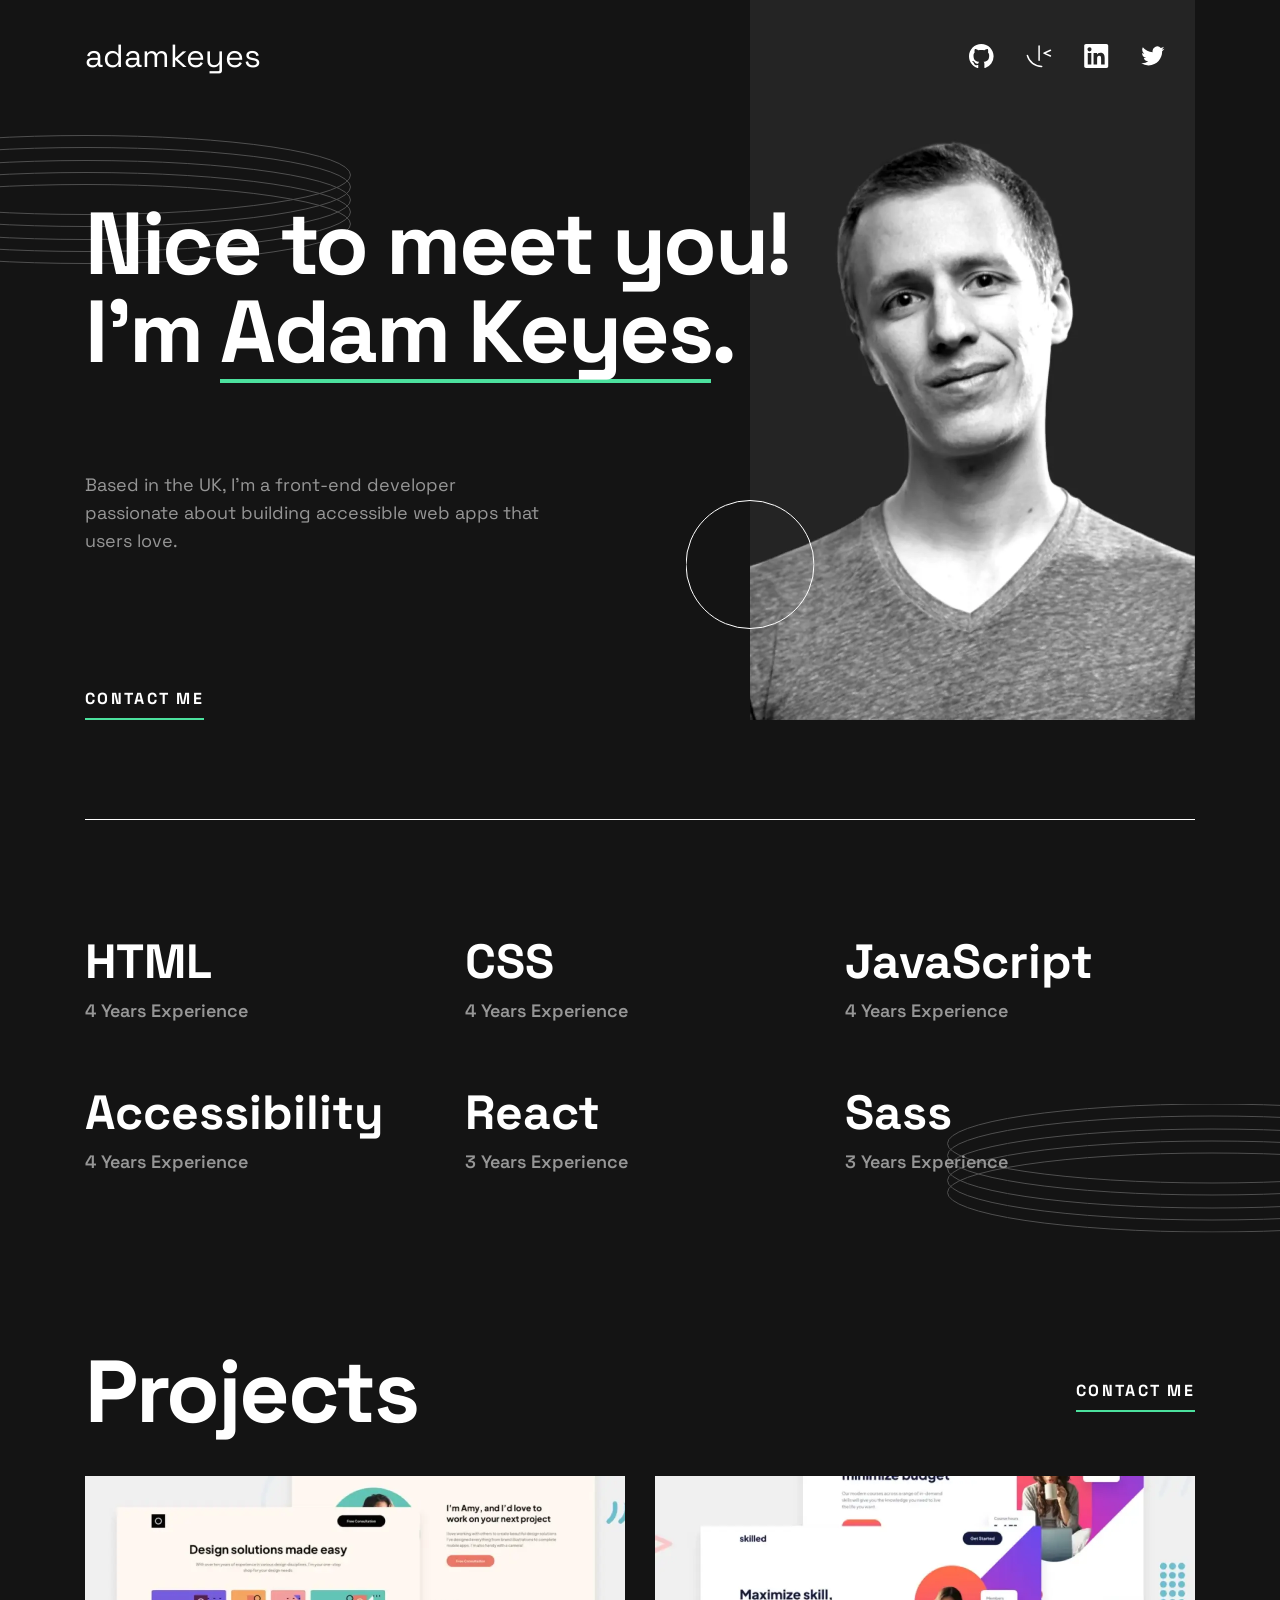
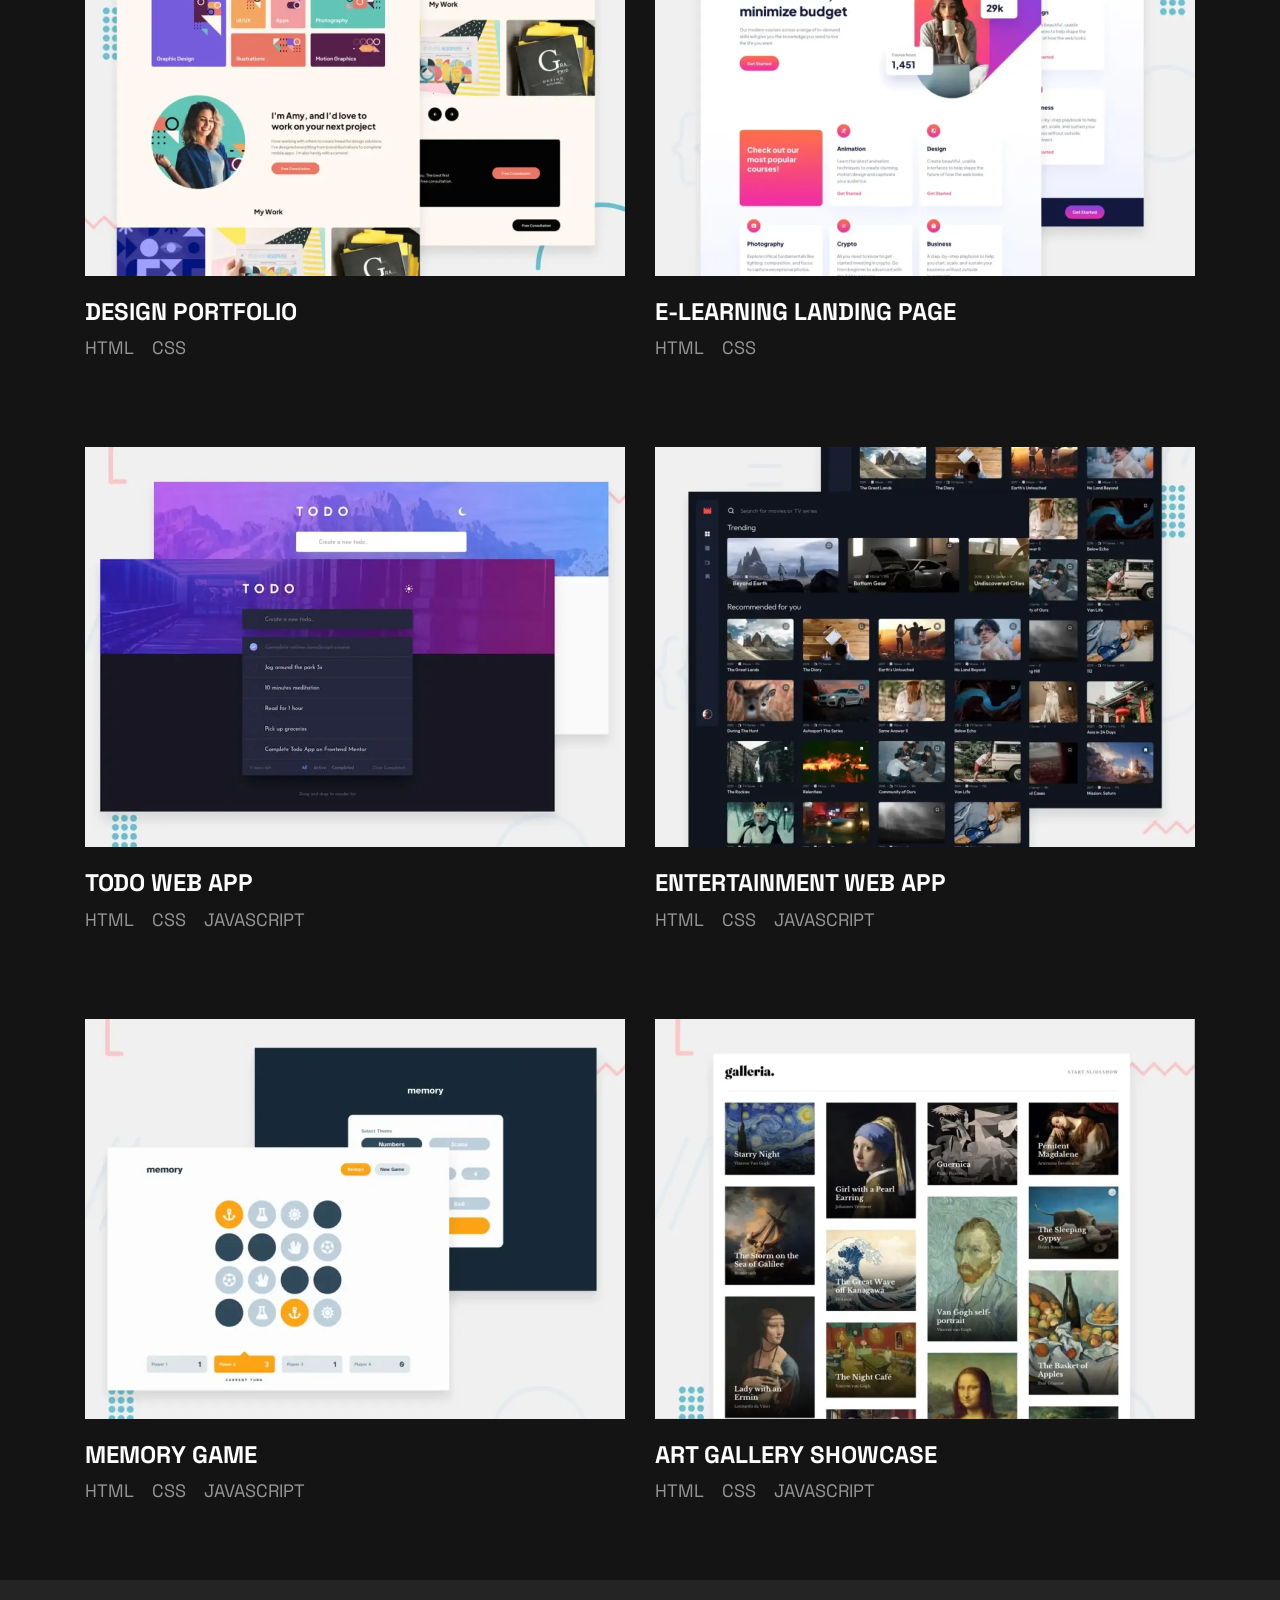
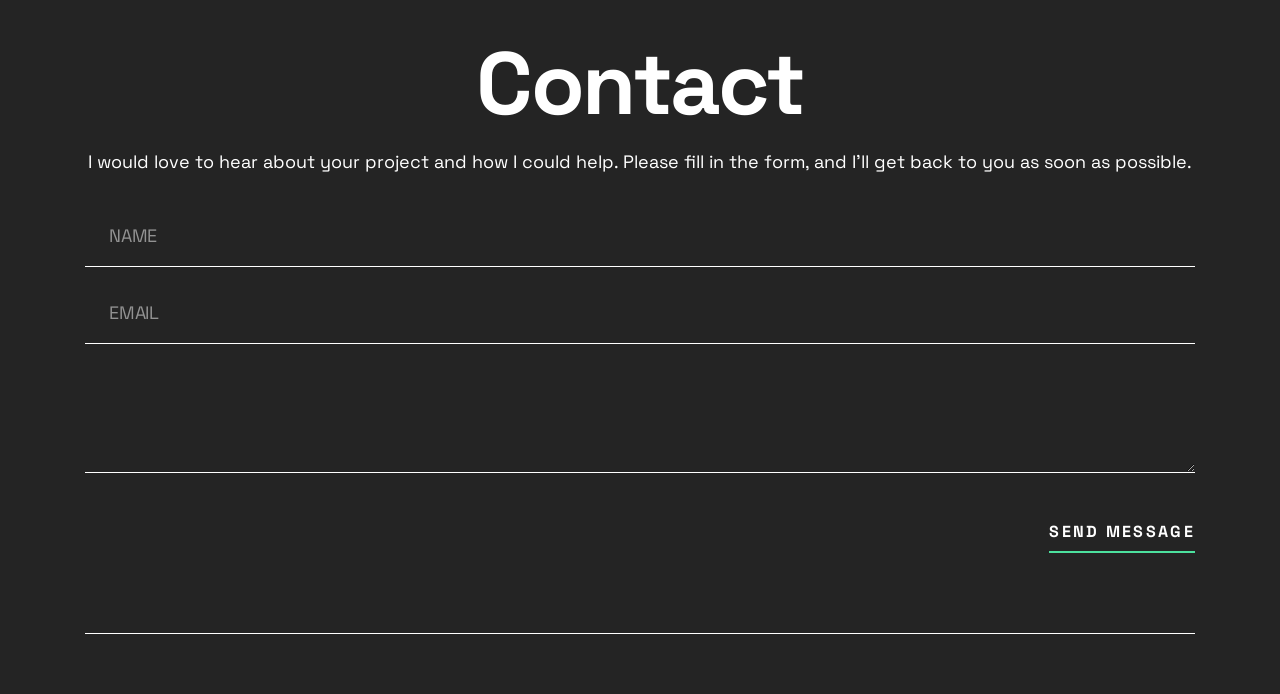
==== index.html @ 1946a0cc "Add contact section and form markup, base styles, mobile layout" ====
<!DOCTYPE html>
<html lang="en">
  <head>
    <meta charset="UTF-8" />
    <meta
      name="viewport"
      content="width=device-width, initial-scale=1.0" />
    <link
      rel="icon"
      type="image/png"
      sizes="32x32"
      href="./assets/images/favicon-32x32.png" />
    <link rel="preconnect" href="https://fonts.googleapis.com" />
    <link
      rel="preconnect"
      href="https://fonts.gstatic.com"
      crossorigin />
    <link
      href="https://fonts.googleapis.com/css2?family=Space+Grotesk:wght@300..700&display=swap"
      rel="stylesheet" />
    <link rel="stylesheet" href="./css/style.css" />
    <title>Adam Keyes Web Devloper</title>
  </head>
  <body>
    <header class="header stacked">
      <div class="wrapper bottom-border">
        <nav class="header__nav">
          <a href="/" class="title-link">
            adamkeyes
            <span class="visually-hidden">(to home page)</span>
          </a>
          <ul class="socials-list">
            <li>
              <a href="" class="social-link">
                <svg
                  role="img"
                  class="social-icon"
                  xmlns="http://www.w3.org/2000/svg"
                  width="25"
                  height="24"
                  aria-describedby="github-icon">
                  <title id="github-icon">Github</title>
                  <path
                    fill="#FFF"
                    fill-rule="evenodd"
                    d="M12.304 0C5.506 0 0 5.506 0 12.304c0 5.444 3.522 10.042 8.413 11.672.615.108.845-.261.845-.584 0-.292-.015-1.261-.015-2.291-3.091.569-3.891-.754-4.137-1.446-.138-.354-.738-1.446-1.261-1.738-.43-.23-1.046-.8-.016-.815.97-.015 1.661.892 1.892 1.261 1.107 1.86 2.876 1.338 3.584 1.015.107-.8.43-1.338.784-1.646-2.738-.307-5.598-1.368-5.598-6.074 0-1.338.477-2.446 1.26-3.307-.122-.308-.553-1.569.124-3.26 0 0 1.03-.323 3.383 1.26.985-.276 2.03-.415 3.076-.415 1.046 0 2.092.139 3.076.416 2.353-1.6 3.384-1.261 3.384-1.261.676 1.691.246 2.952.123 3.26.784.861 1.26 1.953 1.26 3.307 0 4.721-2.875 5.767-5.613 6.074.446.385.83 1.123.83 2.277 0 1.645-.015 2.968-.015 3.383 0 .323.231.708.846.584a12.324 12.324 0 0 0 8.382-11.672C24.607 5.506 19.101 0 12.304 0Z" />
                </svg>
              </a>
            </li>
            <li>
              <a href="" class="social-link">
                <svg
                  role="img"
                  class="social-icon"
                  xmlns="http://www.w3.org/2000/svg"
                  width="26"
                  height="23"
                  aria-describedby="fem-icon">
                  <title id="fem-icon">Frontend Mentor</title>
                  <path
                    fill="#FFF"
                    d="M13.084.23a.751.751 0 0 0-.736.75v14.267a.75.75 0 1 0 1.5 0V.98a.75.75 0 0 0-.763-.75ZM24.44 4.504a.752.752 0 0 0-.284.064l-6.44 2.875a.752.752 0 0 0 0 1.37l6.44 2.884a.75.75 0 0 0 .612-1.369L19.861 8.13l4.907-2.191a.753.753 0 0 0 .38-.99.752.752 0 0 0-.708-.444ZM1.371 9.663a.752.752 0 0 0-.74.938C2.41 17.447 8.603 22.23 15.685 22.23a.75.75 0 1 0 0-1.501A14.053 14.053 0 0 1 2.083 10.225a.75.75 0 0 0-.712-.561v-.001Z" />
                </svg>
              </a>
            </li>
            <li>
              <a href="" class="social-link">
                <svg
                  role="img"
                  class="social-icon"
                  xmlns="http://www.w3.org/2000/svg"
                  width="25"
                  height="24"
                  aria-describedby="linkedin-icon">
                  <title id="linkedin-icon">LinkedIn</title>
                  <path
                    fill="#FFF"
                    fill-rule="evenodd"
                    d="M5.551 3.304c-1.14 0-2.067.926-2.067 2.064 0 1.14.928 2.066 2.067 2.066a2.066 2.066 0 0 0 0-4.13ZM3.767 8.998v11.453h3.562L7.33 8.998H3.767Zm5.798 0V20.45l3.554.002.002-5.668c0-1.454.253-2.941 2.132-2.941 1.851 0 1.851 1.755 1.851 3.036v5.571l3.559-.001v-6.28c0-2.834-.517-5.457-4.27-5.457-1.763 0-2.916.997-3.368 1.85h-.05V8.997h-3.41ZM22.435 24H1.982c-.976 0-1.77-.777-1.77-1.732V1.731C.212.776 1.006 0 1.982 0h20.453c.98 0 1.777.776 1.777 1.73v20.538c0 .955-.797 1.732-1.777 1.732Z" />
                </svg>
              </a>
            </li>
            <li>
              <a href="" class="social-link">
                <svg
                  role="img"
                  class="social-icon"
                  xmlns="http://www.w3.org/2000/svg"
                  width="24"
                  height="20"
                  aria-describedby="twitter-icon">
                  <title id="twitter-icon">Twitter</title>
                  <path
                    fill="#FFF"
                    d="M23.492 2.705a9.563 9.563 0 0 1-2.742.751 4.788 4.788 0 0 0 2.1-2.643 9.536 9.536 0 0 1-3.033 1.159 4.778 4.778 0 0 0-8.14 4.357 13.564 13.564 0 0 1-9.844-4.99 4.774 4.774 0 0 0-.646 2.4 4.778 4.778 0 0 0 2.124 3.977 4.765 4.765 0 0 1-2.163-.598v.061a4.778 4.778 0 0 0 3.832 4.684 4.812 4.812 0 0 1-2.158.082 4.78 4.78 0 0 0 4.462 3.316 9.584 9.584 0 0 1-5.932 2.045c-.38 0-.762-.022-1.14-.067a13.508 13.508 0 0 0 7.32 2.146c8.787 0 13.59-7.277 13.59-13.589 0-.205-.004-.412-.013-.617a9.71 9.71 0 0 0 2.381-2.471l.002-.003Z" />
                </svg>
              </a>
            </li>
          </ul>
        </nav>
      </div>
      <div class="hero-wrapper">
        <div class="hero-img-container">
          <picture>
            <source
              srcset="./assets/images/image-profile-desktop.webp"
              media="(min-width: 68.75em)" />
            <source
              srcset="./assets/images/image-profile-tablet.webp"
              media="(min-width: 40em)" />
            <img
              src="./assets/images/image-profile-mobile.webp"
              alt="Headshot picture of Adam Keyes"
              class="hero-img" />
          </picture>
          <div class="circle-container"></div>
        </div>
        <div class="hero-text wrapper">
          <!-- ToDo: change hero-headline to hero-title -->
          <h1 class="hero-headline">
            <span class="headline-break">Nice to</span> meet you! I'm
            <span class="accent-underline">Adam Keyes</span>.
          </h1>
          <p class="hero-description">
            Based in the UK, I'm a front-end developer passionate
            about building accessible web apps that users love.
          </p>
          <a href="" class="accent-link button">Contact me</a>
        </div>
      </div>
      <div class="rings-container rings-container__header"></div>
    </header>

    <main class="main">
      <!-- Skills -->
      <section class="skills">
        <h2 class="visually-hidden">Skills</h2>
        <div class="wrapper skills-grid bottom-border">
          <div class="skill-card">
            <h3 class="skill-title">HTML</h3>
            <p class="skill-meta">4 Years Experience</p>
          </div>
          <div class="skill-card">
            <h3 class="skill-title">CSS</h3>
            <p class="skill-meta">4 Years Experience</p>
          </div>
          <div class="skill-card">
            <h3 class="skill-title">JavaScript</h3>
            <p class="skill-meta">4 Years Experience</p>
          </div>
          <div class="skill-card">
            <h3 class="skill-title">Accessibility</h3>
            <p class="skill-meta">4 Years Experience</p>
          </div>
          <div class="skill-card">
            <h3 class="skill-title">React</h3>
            <p class="skill-meta">3 Years Experience</p>
          </div>
          <div class="skill-card">
            <h3 class="skill-title">Sass</h3>
            <p class="skill-meta">3 Years Experience</p>
          </div>
        </div>
        <div class="rings-container rings-container__skills"></div>
      </section>
      <!-- Projects -->
      <section class="projects">
        <div class="wrapper">
          <header>
            <h2 class="projects-title section-title">Projects</h2>
            <a href="" class="button">Contact me</a>
          </header>
          <div class="projects-grid">
            <div class="project-item">
              <picture class="project-item__picture">
                <source
                  srcset="
                    ./assets/images/thumbnail-project-1-large.webp
                  "
                  media="(min-width: 68.75em)" />
                <img
                  src="./assets/images/thumbnail-project-1-small.webp"
                  alt="A screenshot of a graphic designer's personal portfolio website"
                  class="project-item__img" />
              </picture>
              <h3 class="project-item__title">Design portfolio</h3>
              <div class="project-item__tags">
                <span>HTML</span>
                <span>CSS</span>
              </div>
              <div class="project-item__links">
                <a href="" class="button">View project</a>
                <a href="" class="button">View code</a>
              </div>
            </div>

            <div class="project-item">
              <picture class="project-item__picture">
                <source
                  srcset="
                    ./assets/images/thumbnail-project-2-large.webp
                  "
                  media="(min-width: 68.75em)" />
                <img
                  src="./assets/images/thumbnail-project-2-small.webp"
                  alt="A screenshot of a e-learning landing page."
                  class="project-item__img" />
              </picture>
              <h3 class="project-item__title">
                E-learning landing page
              </h3>
              <div class="project-item__tags">
                <span>HTML</span>
                <span>CSS</span>
              </div>
              <div class="project-item__links">
                <a href="" class="button">View project</a>
                <a href="" class="button">View code</a>
              </div>
            </div>
            <div class="project-item">
              <picture class="project-item__picture">
                <source
                  srcset="
                    ./assets/images/thumbnail-project-3-large.webp
                  "
                  media="(min-width: 68.75em)" />
                <img
                  src="./assets/images/thumbnail-project-3-small.webp"
                  alt="A screenshot of a todo list web app."
                  class="project-item__img" />
              </picture>
              <h3 class="project-item__title">Todo web app</h3>
              <div class="project-item__tags">
                <span>HTML</span>
                <span>CSS</span>
                <span>JavaScript</span>
              </div>
              <div class="project-item__links">
                <a href="" class="button">View project</a>
                <a href="" class="button">View code</a>
              </div>
            </div>
            <div class="project-item">
              <picture class="project-item__picture">
                <source
                  srcset="
                    ./assets/images/thumbnail-project-4-large.webp
                  "
                  media="(min-width: 68.75em)" />
                <img
                  src="./assets/images/thumbnail-project-4-small.webp"
                  alt="A screenshot of a video Entertainment website."
                  class="project-item__img" />
              </picture>
              <h3 class="project-item__title">
                Entertainment web app
              </h3>
              <div class="project-item__tags">
                <span>HTML</span>
                <span>CSS</span>
                <span>JavaScript</span>
              </div>
              <div class="project-item__links">
                <a href="" class="button">View project</a>
                <a href="" class="button">View code</a>
              </div>
            </div>
            <div class="project-item">
              <picture class="project-item__picture">
                <source
                  srcset="
                    ./assets/images/thumbnail-project-5-large.webp
                  "
                  media="(min-width: 68.75em)" />
                <img
                  src="./assets/images/thumbnail-project-5-small.webp"
                  alt="A screenshot of a memory game website"
                  class="project-item__img" />
              </picture>
              <h3 class="project-item__title">Memory Game</h3>
              <div class="project-item__tags">
                <span>HTML</span>
                <span>CSS</span>
                <span>JavaScript</span>
              </div>
              <div class="project-item__links">
                <a href="" class="button">View project</a>
                <a href="" class="button">View code</a>
              </div>
            </div>
            <div class="project-item">
              <picture class="project-item__picture">
                <source
                  srcset="
                    ./assets/images/thumbnail-project-6-large.webp
                  "
                  media="(min-width: 68.75em)" />
                <img
                  src="./assets/images/thumbnail-project-6-small.webp"
                  alt="A screenshot of an art gallery website."
                  class="project-item__img" />
              </picture>
              <h3 class="project-item__title">
                Art gallery showcase
              </h3>
              <div class="project-item__tags">
                <span>HTML</span>
                <span>CSS</span>
                <span>JavaScript</span>
              </div>
              <div class="project-item__links">
                <a href="" class="button">View project</a>
                <a href="" class="button">View code</a>
              </div>
            </div>
          </div>
        </div>
      </section>
      <!-- Contact section -->
      <section class="contact">
        <div class="wrapper contact-wrapper bottom-border">
          <div class="contact-text">
            <h2 class="contact-title section-title">Contact</h2>
            <p>
              I would love to hear about your project and how I could
              help. Please fill in the form, and I'll get back to you
              as soon as possible.
            </p>
          </div>

          <form class="contact-form">
            <div class="form-control">
              <label for="contact-name" class="visually-hidden"
                >Name</label
              >
              <input
                type="text"
                id="contact-name"
                placeholder="Name" />
            </div>
            <div class="form-control">
              <label for="contact-email" class="visually-hidden"
                >Email</label
              >
              <input
                type="email"
                id="contact-email"
                placeholder="Email" />
            </div>
            <div class="form-control">
              <label for="contact-message" class="visually-hidden"
                >Message</label
              >
              <textarea id="contact-message" placeholder="Message">
              </textarea>
            </div>
            <button type="submit" class="button contact-button">
              Send message
            </button>
          </form>
        </div>
      </section>
    </main>
    <!-- <footer class="footer">
      <div class="wrapper">
        adamkeyes
      </div>
    </footer>  -->
  </body>
</html>
---- css/style.css ----
/*
Author: Matt Pahuta
https://www.mattpahuta.com
Date: March 2024
*/
/* **************** */
/* Custom Variables */
/* **************** */
:root {
  /* Fonts */
  --ff-primary: 'Space Grotesk', sans-serif;
  /* Font Sizes */
  --fs-body: 1rem;
  --fs-heading-med: 1.5rem;
  --fs-heading-xl: 2.5rem;
  --fs-heading-lrg: 2rem;
  /* Colors */
  --clr-black: hsl(0, 0%, 8%);
  --clr-white: hsl(0, 0%, 100%);
  --clr-dark-gray: hsl(0, 0%, 14%);
  --clr-gray: hsl(0, 0%, 59%);
  --clr-accent: hsl(153, 71%, 59%);
  --clr-warning: hsl(7, 100%, 68%);
  /* Utilities */
  --container: 69.375rem;
  --transition-primary: 220ms ease-in-out;
  --transition-secondary: 400ms ease-in-out;
}

@media (min-width: 40em) {
  :root {
    --fs-body: 1.125rem;
    --fs-heading-xl: 4.5rem;
    --fs-heading-lrg: 3rem;
  }
}

@media (min-width: 68.75em) {
  :root {
    --fs-heading-xl: 5.5rem;
  }
}

/* RESET */
/* Josh Comeau custom css reset */
/* https://www.joshwcomeau.com/css/custom-css-reset/ */
*,
*::before,
*::after {
  box-sizing: border-box;
}

* {
  margin: 0;
}

html,
body {
  height: 100%;
}

body {
  line-height: 1.5;
  -webkit-font-smoothing: antialiased;
}

img,
picture,
video,
canvas,
svg {
  display: block;
  max-width: 100%;
}

input,
button,
textarea,
select {
  font: inherit;
}

p,
h1,
h2,
h3,
h4,
h5,
h6 {
  overflow-wrap: break-word;
}

#root,
#__next {
  isolation: isolate;
}

/* Base Styles */
body {
  font-family: 'Space Grotesk', sans-serif;
  font-size: var(--fs-body);
  line-height: 1.56;
  background-color: var(--clr-black);
  color: var(--clr-white);
}

/* Components and Utility Classes */
.visually-hidden {
  position: absolute;
  left: -10000px;
  top: auto;
  width: 1px;
  height: 1px;
  overflow: hidden;
}

.wrapper {
  margin-inline: auto;
  width: calc(100% - 2rem);
  max-width: var(--container);
}

a,
a.button {
  transition: all var(--transition-primary);
}

.accent-underline {
  background-image: linear-gradient(
    to right,
    var(--clr-accent) 75%,
    var(--clr-accent) 75%
  );
  background-position: 0 1.18em;
  background-repeat: repeat-x;
  background-size: 8px 4px;
}

button.button {
  background: transparent;
  border: none;
}

a.button,
button.button {
  display: inline-flex;
  align-items: center;
  justify-content: center;
  color: var(--clr-white);
  text-decoration: none;
  text-transform: uppercase;
  font-size: 1rem;
  font-weight: 700;
  line-height: 1.1;
  letter-spacing: 2.3px;
  text-align: center;
  padding: 10px 0;
  border-bottom: 2px solid var(--clr-accent);
}

a.title-link:hover,
a.button:hover,
a.title-link:focus-within,
a.button:focus-within,
button.button:hover,
button.button:focus-visible {
  color: var(--clr-accent);
  cursor: pointer;
}

/* a.title-link:focus-within,
a.button:focus-within {
  padding-inline: 6px;
} */

a.title-link:focus-within,
a.button:focus-within,
button.button:focus-within {
  padding-inline: 6px;
  outline-style: solid;
  outline-color: transparent;
  box-shadow: 0 0 0 2px var(--clr-accent);
  border: none;
}


.stacked {
  display: grid;
}

.stacked > * {
  grid-column: 1 / -1;
  grid-row: 1/ -1;
}

.bottom-border {
  border-bottom: 1px solid var(--clr-white);
}

.section-title {
  font-size: var(--fs-heading-xl);
  line-height: 1;
  letter-spacing: -2.5px;
}

/* tablet and above */
@media (min-width: 40em) {
  /* 640px */
  .wrapper {
    width: calc(100% - 3.75rem); /* 30px each side */
  }
}

@media (min-width: 68.75em) {
  .wrapper {
    width: 100%;
  }
}

/* Header */
.header {
  position: relative;
  overflow-x: hidden;
  margin-inline: auto;
  max-width: var(--container);
}

.header__nav {
  padding-top: 20px;
  position: relative;
  display: flex;
  flex-direction: column;
  justify-content: center;
  align-items: center;
  row-gap: 20px;
}

.title-link {
  /* 24, 32 */
  font-size: clamp(1.5rem, 1rem + 2vw, 2rem);
  line-height: 1;
  color: var(--clr-white);
  text-decoration: none;
}

.socials-list {
  padding: 0;
  list-style: none;
  display: flex;
  align-items: center;
  justify-content: center;
  gap: 25px;
}

.social-link .social-icon > path {
  transition: fill var(--transition-primary);
}

.social-link:hover .social-icon > path,
.social-link:focus-within .social-icon > path {
  fill: var(--clr-accent);
}

.social-icon:focus-within,
a.social-link:focus,
a.social-link:focus-within {
  outline-color: var(--clr-accent);
  outline-offset: 3px;
}

@media (min-width: 40em) {
  /* 640px */
  .header__nav {
    padding-top: 30px;
    flex-direction: row;
    justify-content: space-between;
  }
  .socials-list {
    gap: 32px;
  }
}

@media (min-width: 68.75em) {
  .header {
    overflow-x: visible;
  }
}

/* Hero Section */
.hero-wrapper {
  padding-bottom: 80px;
}

.hero-img-container {
  position: relative;
  z-index: -25;
}

.hero-img {
  margin-inline: auto;
  max-width: 10.875rem;
}

.rings-container,
.rings-container__skills {
  width: 530px;
  height: 129px;
  background: url('../assets/images/pattern-rings.svg');
  background-repeat: no-repeat;
  background-size: cover;
  position: absolute;
  z-index: -40;
}

.rings-container__header {
  right: 50%;
  top: 130px;
}

.circle-container {
  width: 129px;
  height: 129px;
  background-image: url('../assets/images/pattern-circle.svg');
  background-repeat: no-repeat;
  background-size: cover;
  position: absolute;
  top: 254px;
  transform: translate(calc(100vw - 64px));
  overflow-x: hidden;
}

.hero-text {
  padding-top: 40px;
  text-align: center;
}

.hero-headline {
  margin-bottom: 20px;
  margin-inline: auto;
  max-width: 14ch;
  font-size: var(--fs-heading-xl);
  line-height: 1;
  letter-spacing: -1.14px;
}

.hero-description {
  margin-bottom: 20px;
  color: var(--clr-gray);
}

.hero-text a.button {
  align-self: end;
}

@media (min-width: 40em) {
  .hero-wrapper {
    padding-bottom: 60px;
    padding-left: 30px;
    display: grid;
  }
  .hero-img-container,
  .hero-text {
    grid-column: 1 / -1;
    grid-row: 1 / -1;
  }
  .hero-img-container {
    justify-self: end;
  }
  .hero-img {
    max-width: 20.125rem;
  }
  .rings-container__header {
    top: 75px;
    right: 70%;
  }
  .circle-container {
    top: 469px;
    transform: translate(200%);
  }
  .hero-text {
    margin: 0;
    padding-top: 142px;
    display: grid;
    justify-items: start;
    text-align: left;
    max-width: 62vw;
  }
  .headline-break {
    display: block;
  }
  .hero-headline {
    margin-bottom: 60px;
    letter-spacing: -2.05px;
  }
  .hero-description {
    max-width: 75%;
  }
}

@media (min-width: 68.75em) {
  .header__nav {
    padding: 40px 30px 0 0;
  }
  .hero-wrapper {
    padding-left: 0;
    padding-bottom: 100px;
  }
  .hero-text {
    padding-top: 200px;
  }
  .hero-img {
    max-width: 445px;
  }
  .headline-break {
    display: inline;
  }
  .hero-headline {
    margin-inline: 0;
    margin-bottom: 42px;
    letter-spacing: -2.5px;
  }
  .hero-description {
    max-width: 38ch;
  }
  .rings-container__header {
    top: 16.5%;
    right: 76%;
  }
  .circle-container {
    top: 500px;
    transform: translate(-50%);
  }
}

.main {
  position: relative;
  overflow: hidden;
}

/* Skills Section*/
.skills {
  position: relative;
}

.rings-container__skills {
  left: 50%;
  bottom: 0;
  translate: 0 50%;
}

.skills-grid {
  padding-block: 40px;
  display: grid;
  gap: 24px;
}

.skill-card {
  text-align: center;
}

.skill-card h3 {
  margin-bottom: 5px;
  font-size: var(--fs-heading-lrg);
  line-height: 1.25;
}

.skill-card p {
  color: var(--clr-gray);
  font-weight: 600;
}

@media (min-width: 40em) {
  .rings-container__skills {
    left: 80%;
    bottom: 40px;
  }
  .skills-grid {
    grid-template-columns: 1fr 1fr;
    row-gap: 50px;
    border: none;
  }
  .skill-card {
    text-align: left;
  }
}

@media (min-width: 68.75em) {
  .skills {
    padding-block: 72px;
  }
  .skills-grid {
    grid-template-columns: repeat(3, 1fr);
    gap: 58px 30px;
  }
  .rings-container__skills {
    left: 74%;
    bottom: 120px;
  }
}

/* Projects */
.projects {
  padding-block: 60px;
}

.projects header {
  padding-bottom: 40px;
  display: flex;
  align-items: center;
  justify-content: space-between;
}

.projects-title {
  font-size: var(--fs-heading-xl);
}

.projects-grid {
  display: grid;
  justify-items: center;
  gap: 40px;
}

.project-item__img {
  /* width: 100%;
	max-width: 500px; */
  /* margin-block-end: 20px; */
  object-fit: cover;
}

.project-item__title {
  margin-block-start: 20px;
  margin-block-end: 7px;
  font-size: var(--fs-heading-med);
  line-height: 1.3;
  text-transform: uppercase;
}

.project-item__tags {
  margin-block-end: 15px;
  display: flex;
  gap: 18px;
  color: var(--clr-gray);
  text-transform: uppercase;
}

.project-item__links {
  display: flex;
  gap: 30px;
}

@media (min-width: 40em) {
  .projects-grid {
    grid-template-columns: repeat(2, 1fr);
    /* row gap / col gap */
    gap: 60px 24px;
  }
}

@media (min-width: 68.75em) {
  .projects-grid {
    gap: 70px 30px;
  }

  .project-item {
    display: grid;
    grid-template-columns: 1fr;
    grid-template-rows: repeat(4, auto);
  }

  .project-item picture,
  .project-item__links {
    grid-column: 1 / -1;
    grid-row: 1 / -1;
  }

  .project-item picture {
    position: relative;
  }

  .project-item__picture::after {
    content: '';
    position: absolute;
    width: 100%;
    height: 100%;
    top: 0;
    background-color: var(--clr-black);
    opacity: 0;
    transition: opacity var(--transition-primary);
  }

  .project-item__links {
    place-self: center;
    opacity: 0;
    z-index: 10;
    transition: opacity var(--transition-secondary);
  }

  .project-item__links a.button {
    margin: 0;
  }

  .project-item:hover .project-item__picture::after,
  .project-item:focus-within .project-item__picture::after {
    opacity: 0.7;
  }

  .project-item:hover .project-item__links,
  .project-item:focus-within .project-item__links {
    opacity: 1;
  }
}

/* Contact Section */
.contact {
  padding-block: 60px;
  background-color: var(--clr-dark-gray);
}

.contact-wrapper {
  padding-block-end: 80px;
}

.contact-text {
  margin-bottom: 30px;
  text-align: center;
}

.contact-title {
  margin-bottom: 20px;
}

.contact-form {
  display: grid;
  gap: 16px;
}

.form-control input, 
.form-control textarea {
  width: 100%;
  padding-inline: 24px;
  color: var(--clr-white);
  background: transparent;
  border: 0;
  border-bottom: 1px solid var(--clr-white);
}

.form-control input {
  padding-block: 16px;
}

.form-control textarea {
  padding-block: 16px 40px;
}

.form-control input:focus-visible,
.form-control textarea:focus-visible {
  /* border-color: var(--clr-accent);
  outline-color: var(--clr-accent); */
  outline: none;
  border: 2px solid var(--clr-accent);
}

.form-control > *::placeholder {
  color: var(--clr-white);
  opacity: 0.5;
  text-transform: uppercase;
  letter-spacing: -0.22px;
}

.contact-button {
  margin-top: 16px;
  justify-self: end;
}
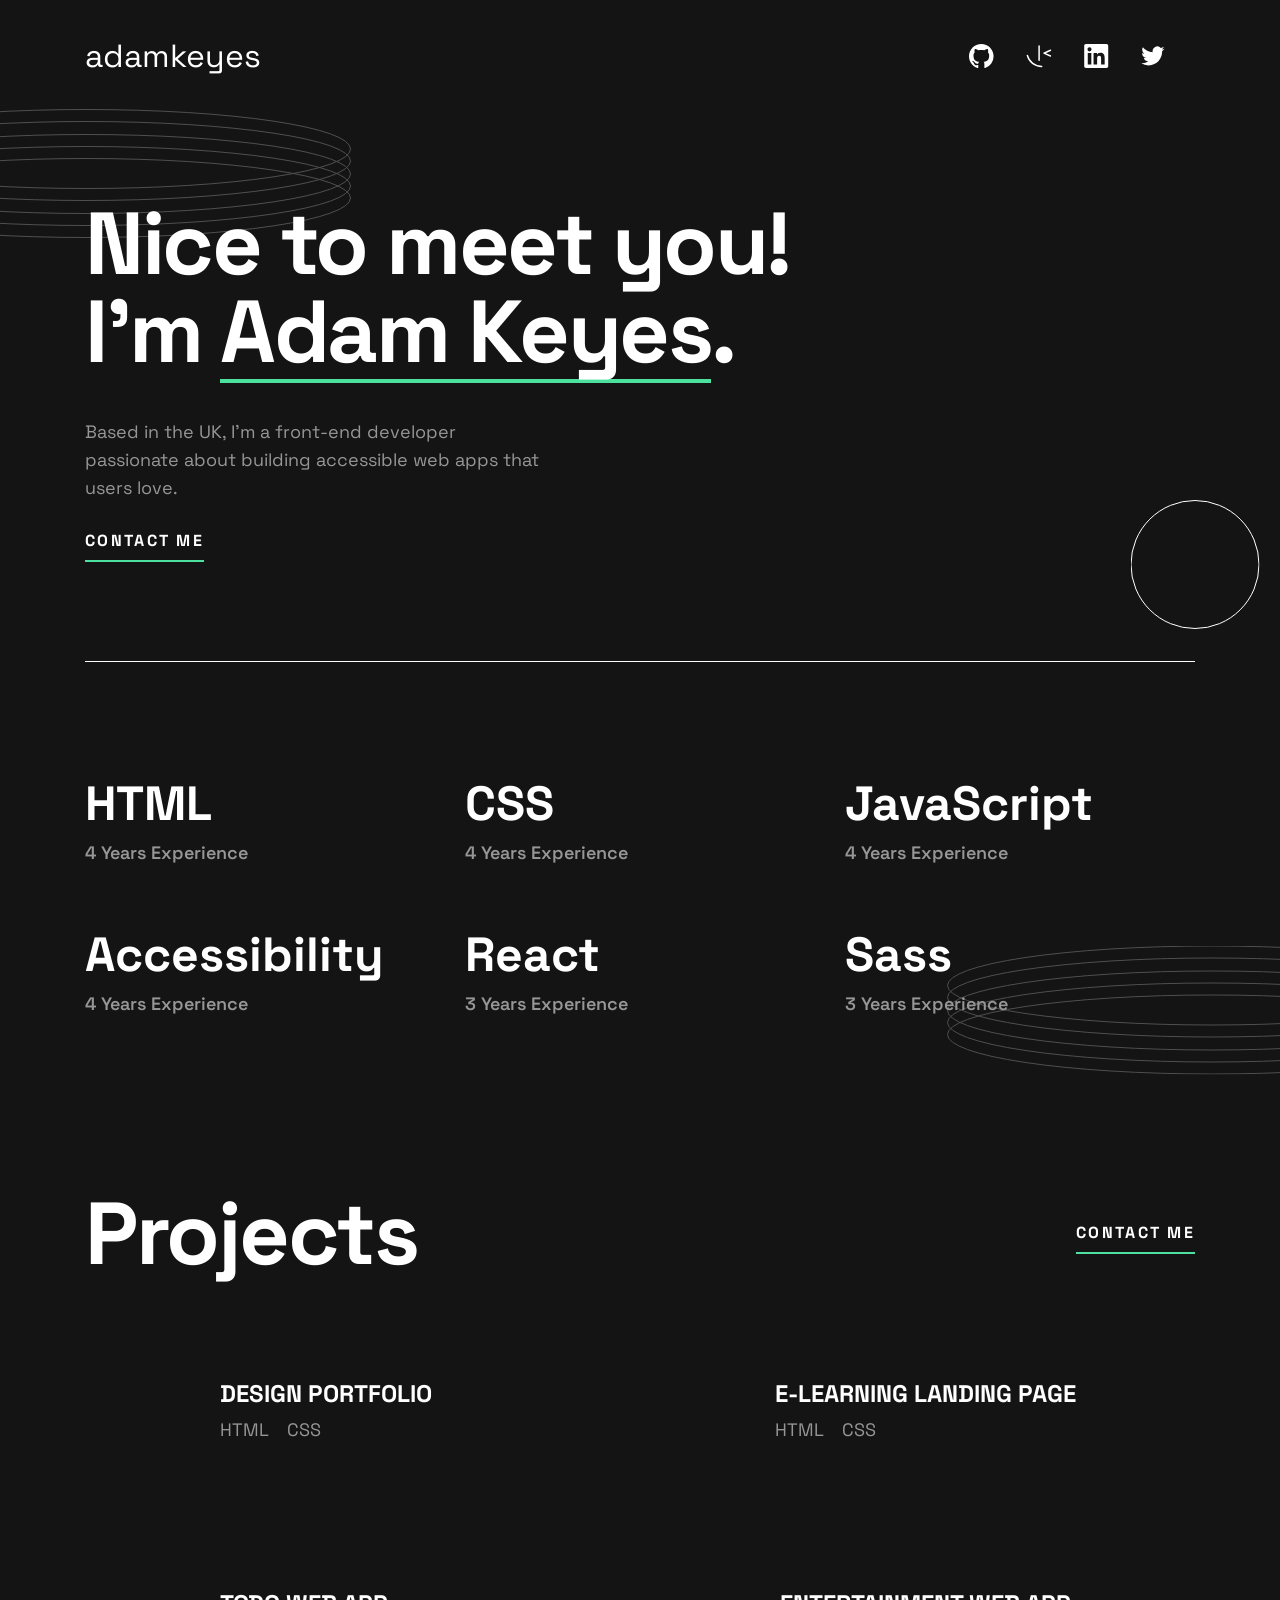
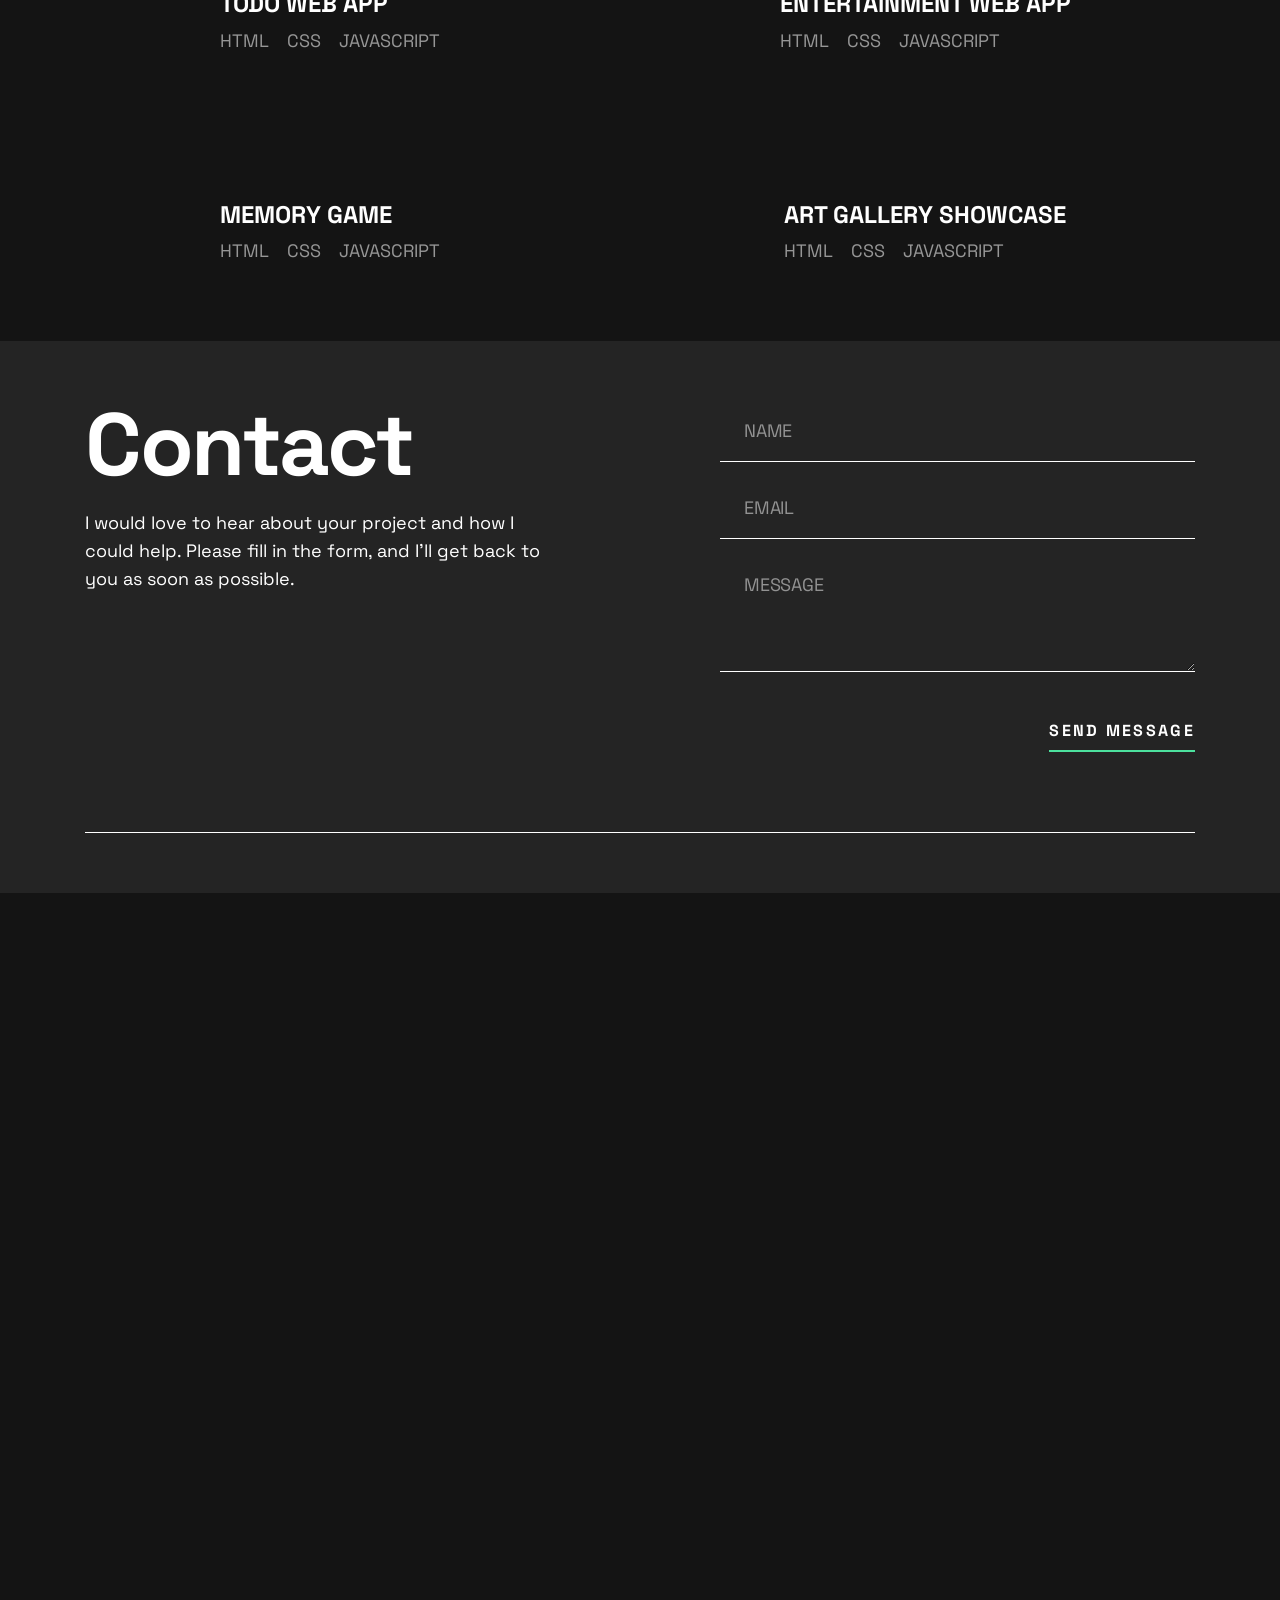
==== commit b6c4f721: "Add desktop styles for contact section, initial form JS" ====
--- a/index.html
+++ b/index.html
@@ -19,6 +19,7 @@
       href="https://fonts.googleapis.com/css2?family=Space+Grotesk:wght@300..700&display=swap"
       rel="stylesheet" />
     <link rel="stylesheet" href="./css/style.css" />
+    <script src="./js/main.js" defer></script>
     <title>Adam Keyes Web Devloper</title>
   </head>
   <body>
@@ -320,45 +321,59 @@
       <!-- Contact section -->
       <section class="contact">
         <div class="wrapper contact-wrapper bottom-border">
-          <div class="contact-text">
-            <h2 class="contact-title section-title">Contact</h2>
-            <p>
-              I would love to hear about your project and how I could
-              help. Please fill in the form, and I'll get back to you
-              as soon as possible.
-            </p>
-          </div>
+          <div class="contact-grid">
+            <div class="contact-text">
+              <h2 class="contact-title section-title">Contact</h2>
+              <p>
+                I would love to hear about your project and how I could
+                help. Please fill in the form, and I'll get back to you
+                as soon as possible.
+              </p>
+            </div>
 
-          <form class="contact-form">
-            <div class="form-control">
-              <label for="contact-name" class="visually-hidden"
-                >Name</label
-              >
-              <input
-                type="text"
-                id="contact-name"
-                placeholder="Name" />
-            </div>
-            <div class="form-control">
-              <label for="contact-email" class="visually-hidden"
-                >Email</label
-              >
-              <input
-                type="email"
-                id="contact-email"
-                placeholder="Email" />
-            </div>
-            <div class="form-control">
-              <label for="contact-message" class="visually-hidden"
-                >Message</label
-              >
-              <textarea id="contact-message" placeholder="Message">
-              </textarea>
-            </div>
-            <button type="submit" class="button contact-button">
-              Send message
-            </button>
-          </form>
+            <form id="contact-form" class="contact-form">
+              <div class="form-control">
+                <label for="contact-name" class="visually-hidden"
+                  >Name</label
+                >
+                <input
+                  class="form-input"
+                  type="text"
+                  id="contact-name"
+                  placeholder="Name"
+                  autocomplete="name"
+                  required />
+              </div>
+              <div class="form-control">
+                <label for="contact-email" class="visually-hidden"
+                  >Email</label
+                >
+                <input
+                  class="form-input"
+                  type="email"
+                  id="contact-email"
+                  placeholder="Email"
+                  autocomplete="email"
+                  required />
+              </div>
+              <div class="form-control">
+                <label for="contact-message" class="visually-hidden"
+                  >Message</label
+                >
+                <textarea
+                  id="contact-message"
+                  class="form-textarea"
+                  cols="30"
+                  rows="3"
+                  placeholder="Message"
+                  required></textarea>
+              </div>
+              <button type="submit" class="button contact-button">
+                Send message
+              </button>
+            </form>
+
+          </div>
         </div>
       </section>
     </main>
--- a/css/style.css
+++ b/css/style.css
@@ -620,6 +620,11 @@
   padding-block-end: 80px;
 }
 
+.contact-grid {
+  margin-inline: auto;
+  /* max-width: 500px; */
+}
+
 .contact-text {
   margin-bottom: 30px;
   text-align: center;
@@ -629,45 +634,70 @@
   margin-bottom: 20px;
 }
 
+.contact-text p {
+  margin-inline: auto;
+  max-width: 38ch;
+}
+
 .contact-form {
+  margin-inline: auto;
+  max-width: 500px;
   display: grid;
   gap: 16px;
 }
 
-.form-control input, 
-.form-control textarea {
+.form-input, 
+.form-textarea {
   width: 100%;
   padding-inline: 24px;
+  padding-block: 16px;
   color: var(--clr-white);
   background: transparent;
   border: 0;
   border-bottom: 1px solid var(--clr-white);
 }
 
-.form-control input {
-  padding-block: 16px;
-}
-
-.form-control textarea {
-  padding-block: 16px 40px;
-}
-
-.form-control input:focus-visible,
-.form-control textarea:focus-visible {
-  /* border-color: var(--clr-accent);
-  outline-color: var(--clr-accent); */
+.form-input:focus-visible,
+.form-textarea:focus-visible {
   outline: none;
   border: 2px solid var(--clr-accent);
 }
 
-.form-control > *::placeholder {
+.form-input::placeholder,
+.form-textarea::placeholder {
   color: var(--clr-white);
   opacity: 0.5;
   text-transform: uppercase;
   letter-spacing: -0.22px;
 }
 
+/* .form-input:invalid {
+  border-color: var(--clr-warning);
+} */
+
 .contact-button {
   margin-top: 16px;
   justify-self: end;
+}
+
+@media (min-width: 40em) {
+
+}
+
+@media (min-width: 68.75em) {
+  .contact-grid {
+    margin: 0;
+    /* max-width: 100%; */
+    display: grid;
+    grid-template-columns: 1fr 475px;
+  }
+  .contact-text {
+    text-align: left;
+  }
+  .contact-text p {
+    margin: 0;
+  }
+  .contact-form {
+    margin: 0;
+  }
 }
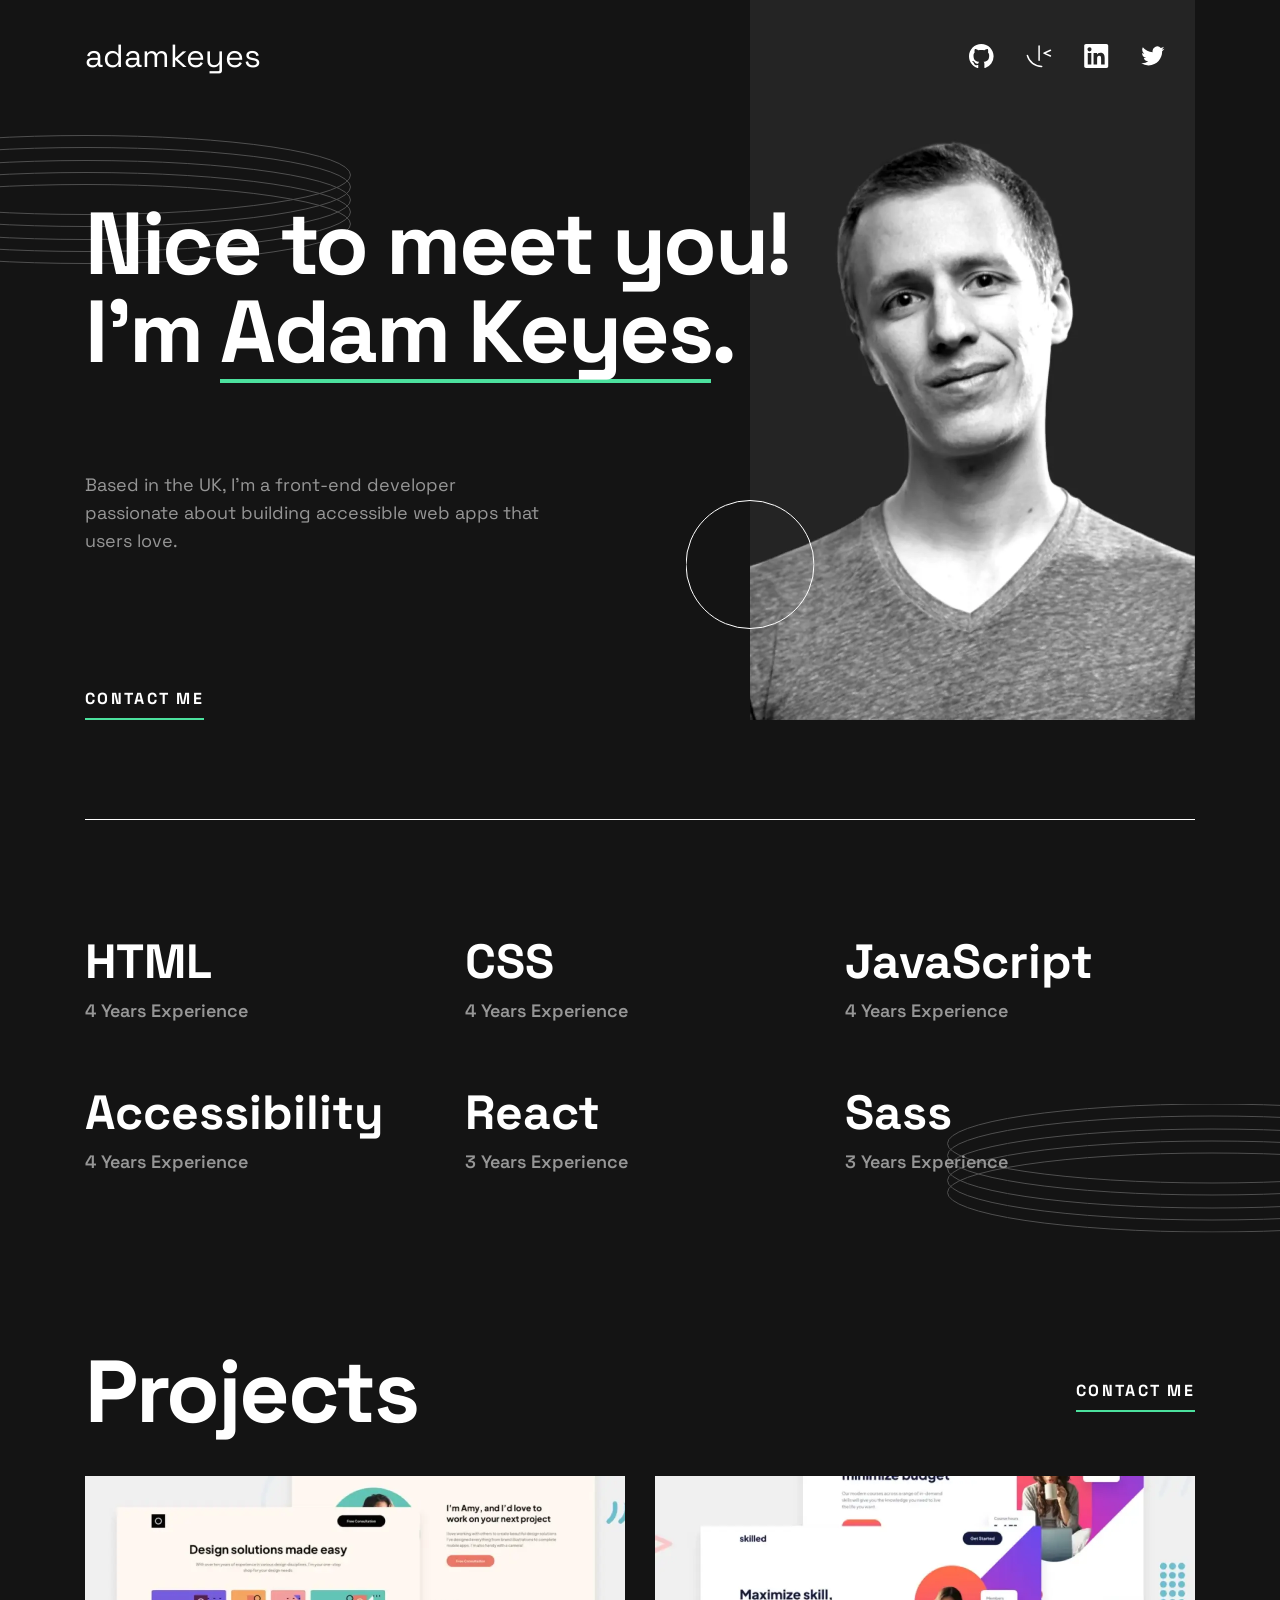
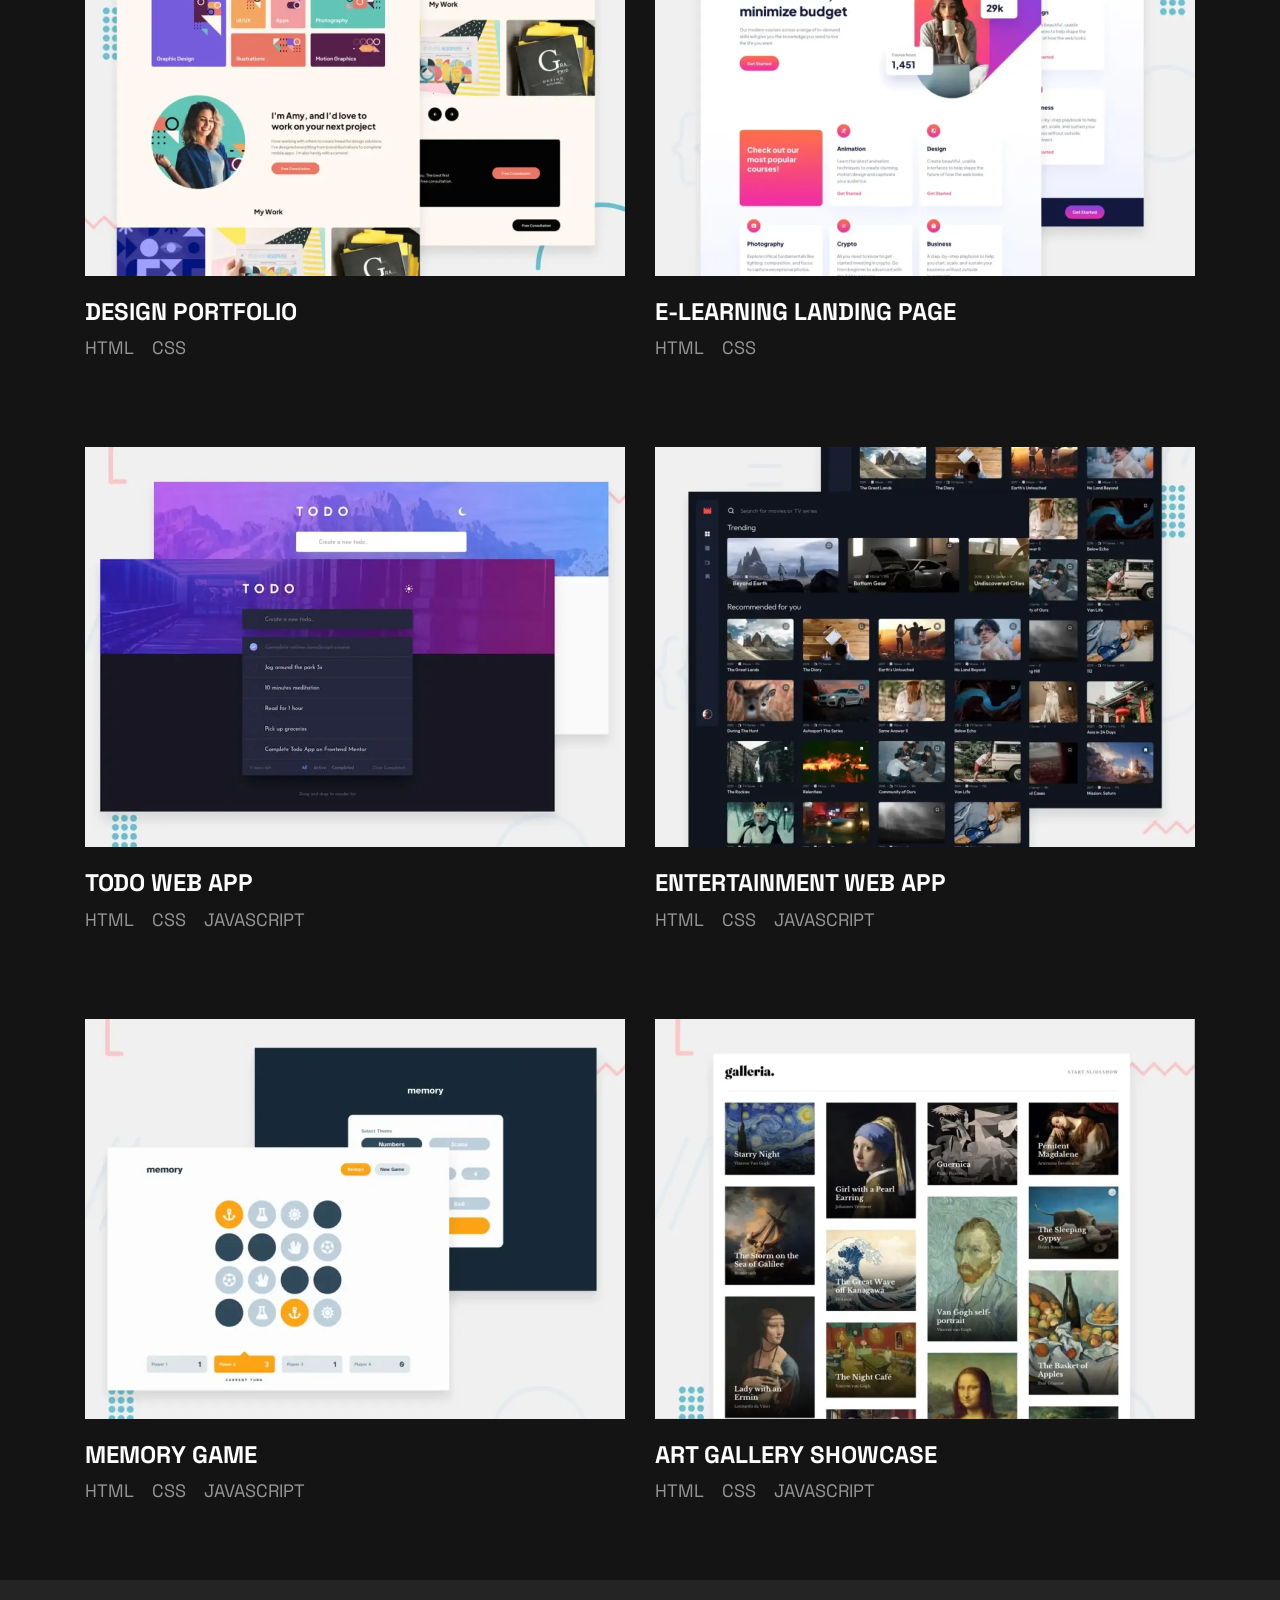
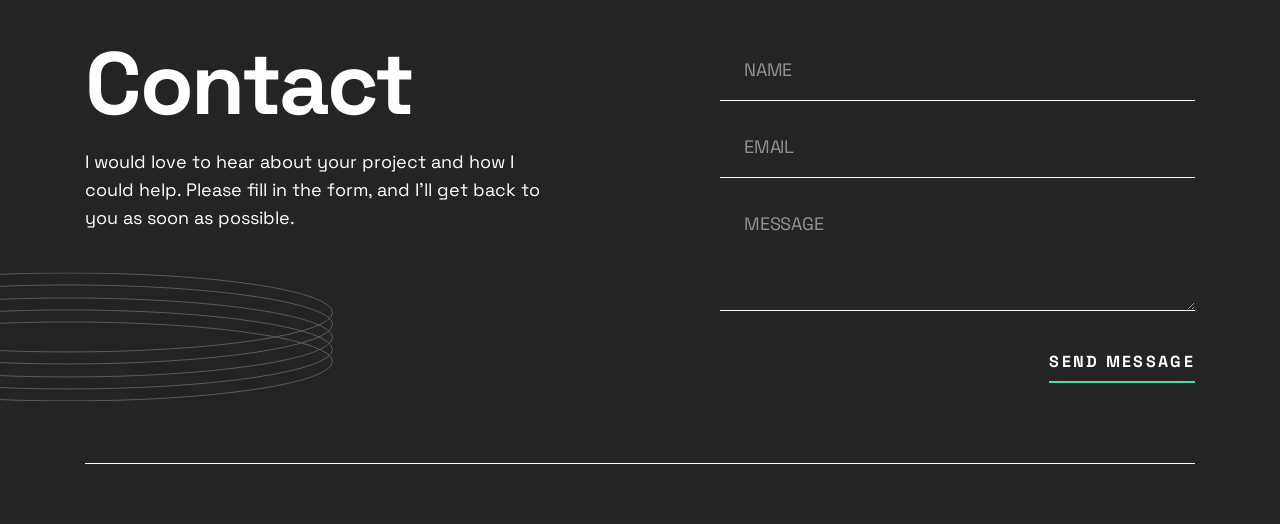
==== commit 0c1c1155: "Adjust form input styles, add contact section decorative element" ====
--- a/index.html
+++ b/index.html
@@ -343,6 +343,7 @@
                   placeholder="Name"
                   autocomplete="name"
                   required />
+                <img src="./assets/images/form-invalid.svg" alt="" class="contact-form__invalid-icon" />
               </div>
               <div class="form-control">
                 <label for="contact-email" class="visually-hidden"
@@ -355,8 +356,9 @@
                   placeholder="Email"
                   autocomplete="email"
                   required />
-              </div>
-              <div class="form-control">
+                <img src="./assets/images/form-invalid.svg" alt="" class="contact-form__invalid-icon" />
+              </div>
+              <div class="form-control textarea-wrapper">
                 <label for="contact-message" class="visually-hidden"
                   >Message</label
                 >
@@ -367,6 +369,7 @@
                   rows="3"
                   placeholder="Message"
                   required></textarea>
+                <img src="./assets/images/form-invalid.svg" alt="" class="contact-form__invalid-icon" />
               </div>
               <button type="submit" class="button contact-button">
                 Send message
@@ -375,6 +378,7 @@
 
           </div>
         </div>
+        <div class="rings-container rings-container__contact"></div>
       </section>
     </main>
     <!-- <footer class="footer">
--- a/css/style.css
+++ b/css/style.css
@@ -168,11 +168,6 @@
   cursor: pointer;
 }
 
-/* a.title-link:focus-within,
-a.button:focus-within {
-  padding-inline: 6px;
-} */
-
 a.title-link:focus-within,
 a.button:focus-within,
 button.button:focus-within {
@@ -183,7 +178,6 @@
   border: none;
 }
 
-
 .stacked {
   display: grid;
 }
@@ -201,6 +195,15 @@
   font-size: var(--fs-heading-xl);
   line-height: 1;
   letter-spacing: -2.5px;
+}
+
+.rings-container {
+  width: 530px;
+  height: 129px;
+  background: url('../assets/images/pattern-rings.svg');
+  background-repeat: no-repeat;
+  /* background-size: cover; */
+  position: absolute;
 }
 
 /* tablet and above */
@@ -301,14 +304,8 @@
   max-width: 10.875rem;
 }
 
-.rings-container,
+.rings-container__header,
 .rings-container__skills {
-  width: 530px;
-  height: 129px;
-  background: url('../assets/images/pattern-rings.svg');
-  background-repeat: no-repeat;
-  background-size: cover;
-  position: absolute;
   z-index: -40;
 }
 
@@ -646,6 +643,12 @@
   gap: 16px;
 }
 
+.form-control {
+  position: relative;
+  display: flex;
+  align-items: center;
+}
+
 .form-input, 
 .form-textarea {
   width: 100%;
@@ -657,11 +660,18 @@
   border-bottom: 1px solid var(--clr-white);
 }
 
-.form-input:focus-visible,
-.form-textarea:focus-visible {
-  outline: none;
-  border: 2px solid var(--clr-accent);
-}
+/* Handle the warning colors/icon with JavaScript? */
+input:focus-visible,
+textarea:focus-visible {
+  outline: 2px solid var(--clr-accent);
+  outline-offset: 2px;
+  border-bottom: 2px solid var(--clr-accent);
+}
+
+/* input:invalid,
+textarea:invalid {
+  outline-color: var(--clr-warning);
+} */
 
 .form-input::placeholder,
 .form-textarea::placeholder {
@@ -671,20 +681,48 @@
   letter-spacing: -0.22px;
 }
 
-/* .form-input:invalid {
-  border-color: var(--clr-warning);
-} */
+/* Add this icon to html via JavaScript? */
+form .contact-form__invalid-icon {
+  position: absolute;
+  right: 0;
+  display: none;
+  width: 1.5rem;
+  height: 1.5rem;
+}
+
+.textarea-wrapper > .contact-form__invalid-icon {
+  top: 16px;
+}
+
 
 .contact-button {
   margin-top: 16px;
   justify-self: end;
 }
 
+.rings-container__contact {
+  right: 50%;
+  bottom: 0;
+  translate: 0 -115%;
+}
+
+/* *** ToDo: max-width values for sections/wrappers to eliminate edge-to-edge between mobile/tablet/desktop transition ?? */
+
 @media (min-width: 40em) {
 
+  .rings-container__contact {
+    right: 84%;
+    translate: 0 -65%;
+  }
 }
 
 @media (min-width: 68.75em) {
+
+  .rings-container__contact {
+    right: 74%;
+    translate: 0 -95%;
+  }
+
   .contact-grid {
     margin: 0;
     /* max-width: 100%; */
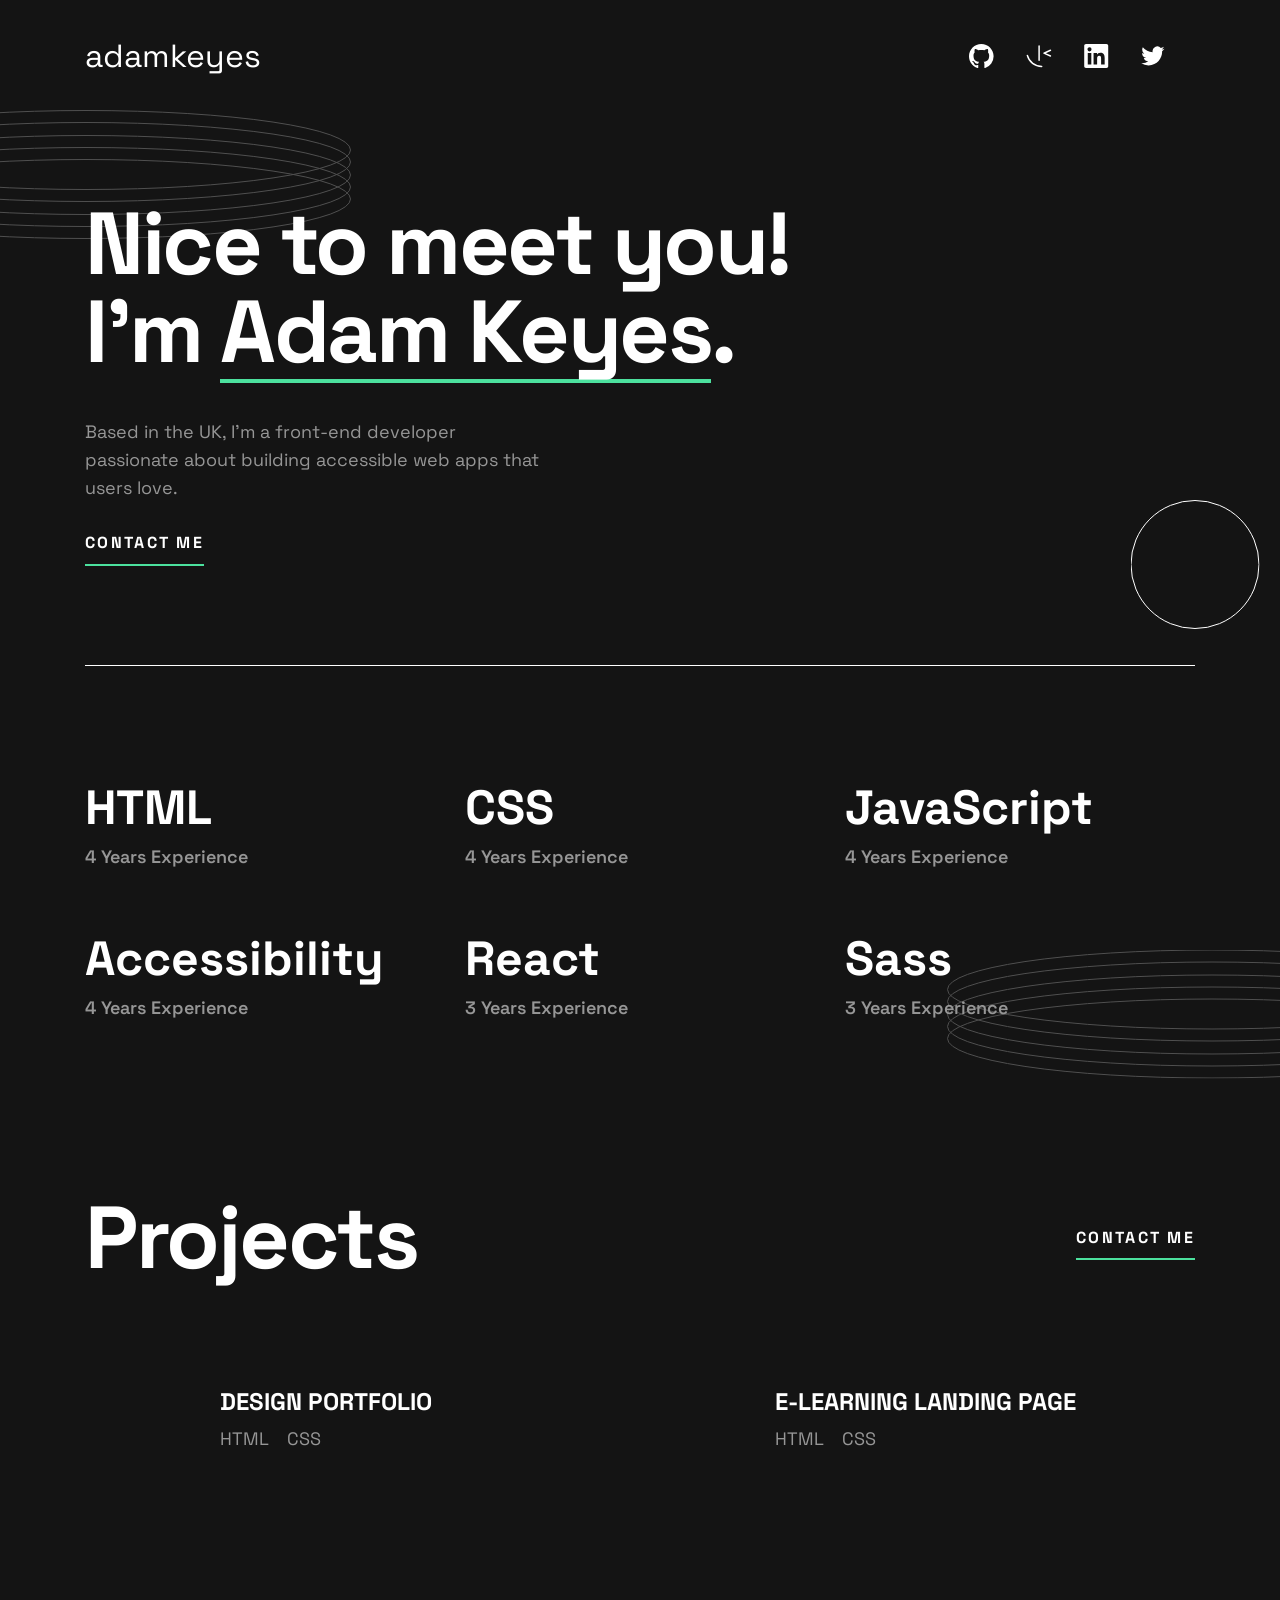
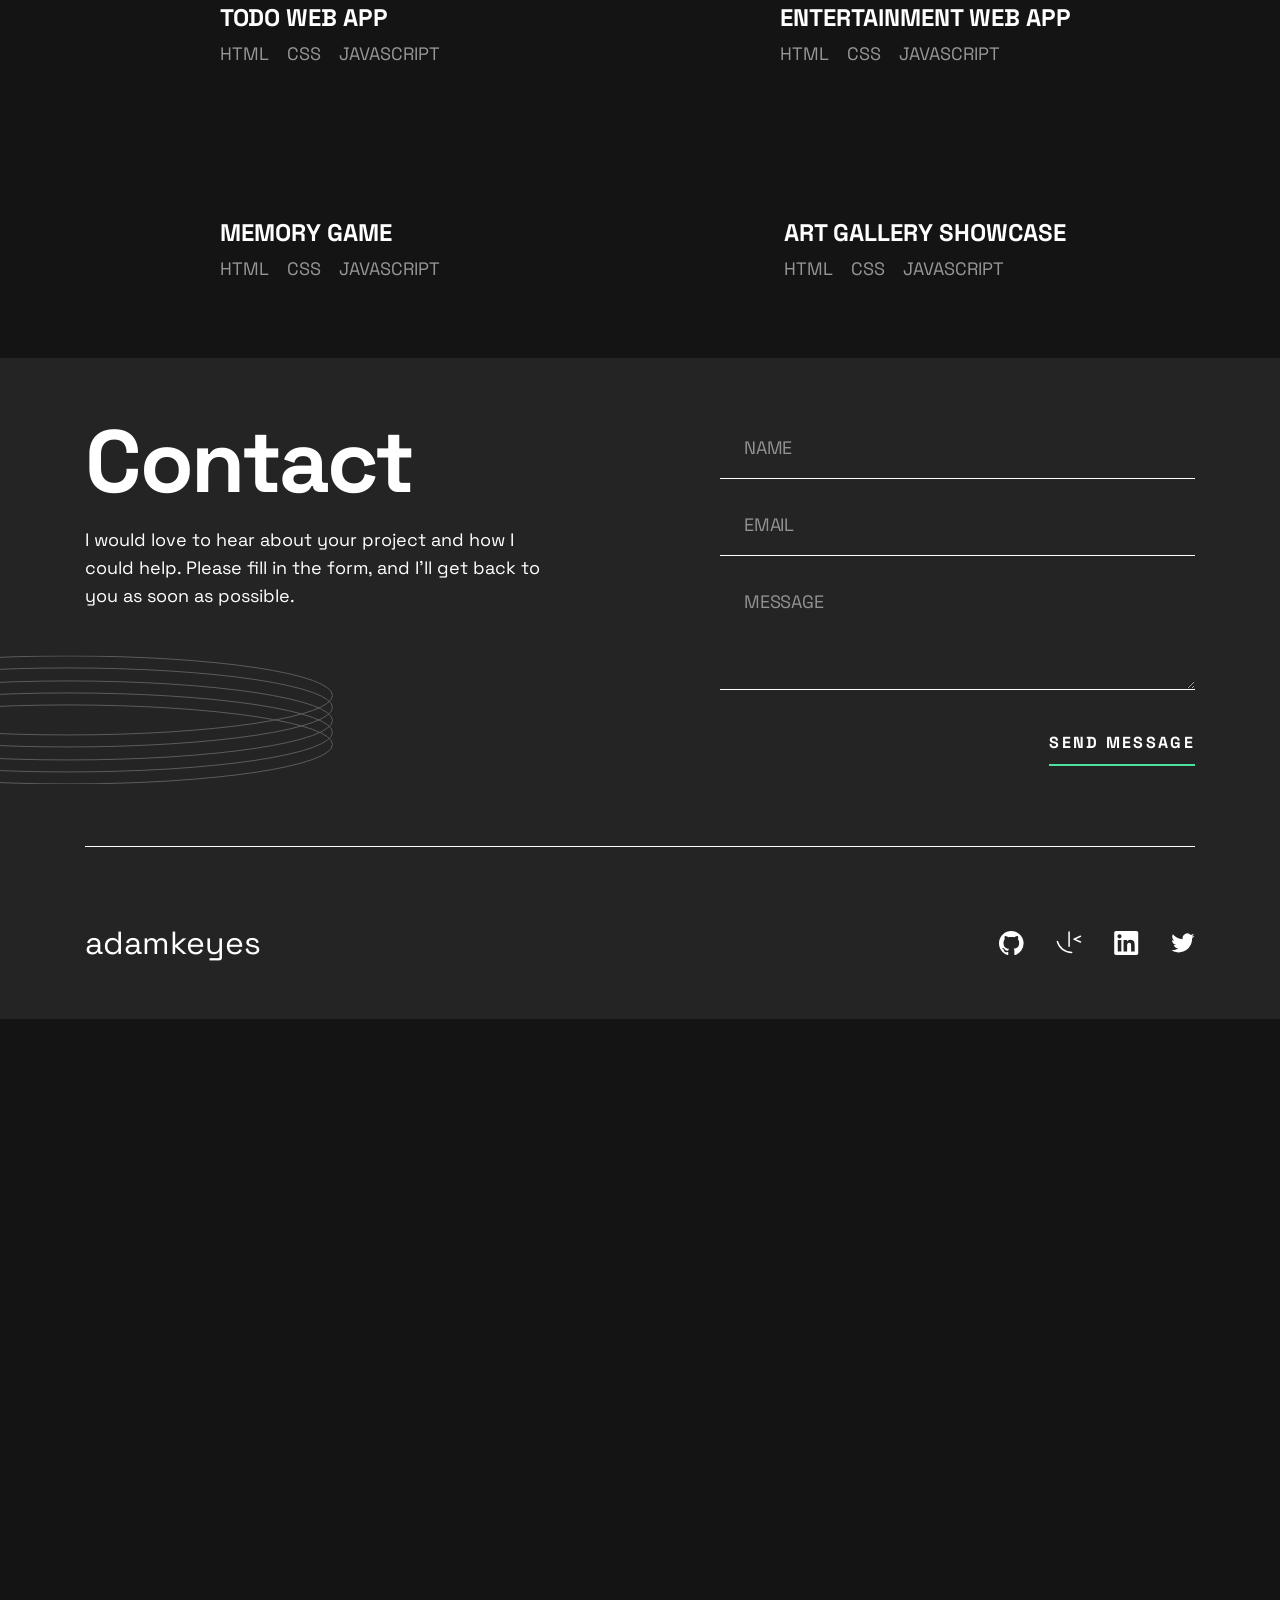
==== commit 0055cd44: "Add footer and styles" ====
--- a/index.html
+++ b/index.html
@@ -381,10 +381,84 @@
         <div class="rings-container rings-container__contact"></div>
       </section>
     </main>
-    <!-- <footer class="footer">
+    <footer class="footer">
       <div class="wrapper">
-        adamkeyes
+        <nav class="footer__nav">
+          <a href="/" class="title-link">
+            adamkeyes
+            <span class="visually-hidden">(to home page)</span>
+          </a>
+
+          <ul class="socials-list">
+          <li>
+            <a href="" class="social-link">
+              <svg
+                role="img"
+                class="social-icon"
+                xmlns="http://www.w3.org/2000/svg"
+                width="25"
+                height="24"
+                aria-describedby="github-icon">
+                <title id="github-icon">Github</title>
+                <path
+                  fill="#FFF"
+                  fill-rule="evenodd"
+                  d="M12.304 0C5.506 0 0 5.506 0 12.304c0 5.444 3.522 10.042 8.413 11.672.615.108.845-.261.845-.584 0-.292-.015-1.261-.015-2.291-3.091.569-3.891-.754-4.137-1.446-.138-.354-.738-1.446-1.261-1.738-.43-.23-1.046-.8-.016-.815.97-.015 1.661.892 1.892 1.261 1.107 1.86 2.876 1.338 3.584 1.015.107-.8.43-1.338.784-1.646-2.738-.307-5.598-1.368-5.598-6.074 0-1.338.477-2.446 1.26-3.307-.122-.308-.553-1.569.124-3.26 0 0 1.03-.323 3.383 1.26.985-.276 2.03-.415 3.076-.415 1.046 0 2.092.139 3.076.416 2.353-1.6 3.384-1.261 3.384-1.261.676 1.691.246 2.952.123 3.26.784.861 1.26 1.953 1.26 3.307 0 4.721-2.875 5.767-5.613 6.074.446.385.83 1.123.83 2.277 0 1.645-.015 2.968-.015 3.383 0 .323.231.708.846.584a12.324 12.324 0 0 0 8.382-11.672C24.607 5.506 19.101 0 12.304 0Z" />
+              </svg>
+            </a>
+          </li>
+          <li>
+            <a href="" class="social-link">
+              <svg
+                role="img"
+                class="social-icon"
+                xmlns="http://www.w3.org/2000/svg"
+                width="26"
+                height="23"
+                aria-describedby="fem-icon">
+                <title id="fem-icon">Frontend Mentor</title>
+                <path
+                  fill="#FFF"
+                  d="M13.084.23a.751.751 0 0 0-.736.75v14.267a.75.75 0 1 0 1.5 0V.98a.75.75 0 0 0-.763-.75ZM24.44 4.504a.752.752 0 0 0-.284.064l-6.44 2.875a.752.752 0 0 0 0 1.37l6.44 2.884a.75.75 0 0 0 .612-1.369L19.861 8.13l4.907-2.191a.753.753 0 0 0 .38-.99.752.752 0 0 0-.708-.444ZM1.371 9.663a.752.752 0 0 0-.74.938C2.41 17.447 8.603 22.23 15.685 22.23a.75.75 0 1 0 0-1.501A14.053 14.053 0 0 1 2.083 10.225a.75.75 0 0 0-.712-.561v-.001Z" />
+              </svg>
+            </a>
+          </li>
+          <li>
+            <a href="" class="social-link">
+              <svg
+                role="img"
+                class="social-icon"
+                xmlns="http://www.w3.org/2000/svg"
+                width="25"
+                height="24"
+                aria-describedby="linkedin-icon">
+                <title id="linkedin-icon">LinkedIn</title>
+                <path
+                  fill="#FFF"
+                  fill-rule="evenodd"
+                  d="M5.551 3.304c-1.14 0-2.067.926-2.067 2.064 0 1.14.928 2.066 2.067 2.066a2.066 2.066 0 0 0 0-4.13ZM3.767 8.998v11.453h3.562L7.33 8.998H3.767Zm5.798 0V20.45l3.554.002.002-5.668c0-1.454.253-2.941 2.132-2.941 1.851 0 1.851 1.755 1.851 3.036v5.571l3.559-.001v-6.28c0-2.834-.517-5.457-4.27-5.457-1.763 0-2.916.997-3.368 1.85h-.05V8.997h-3.41ZM22.435 24H1.982c-.976 0-1.77-.777-1.77-1.732V1.731C.212.776 1.006 0 1.982 0h20.453c.98 0 1.777.776 1.777 1.73v20.538c0 .955-.797 1.732-1.777 1.732Z" />
+              </svg>
+            </a>
+          </li>
+          <li>
+            <a href="" class="social-link">
+              <svg
+                role="img"
+                class="social-icon"
+                xmlns="http://www.w3.org/2000/svg"
+                width="24"
+                height="20"
+                aria-describedby="twitter-icon">
+                <title id="twitter-icon">Twitter</title>
+                <path
+                  fill="#FFF"
+                  d="M23.492 2.705a9.563 9.563 0 0 1-2.742.751 4.788 4.788 0 0 0 2.1-2.643 9.536 9.536 0 0 1-3.033 1.159 4.778 4.778 0 0 0-8.14 4.357 13.564 13.564 0 0 1-9.844-4.99 4.774 4.774 0 0 0-.646 2.4 4.778 4.778 0 0 0 2.124 3.977 4.765 4.765 0 0 1-2.163-.598v.061a4.778 4.778 0 0 0 3.832 4.684 4.812 4.812 0 0 1-2.158.082 4.78 4.78 0 0 0 4.462 3.316 9.584 9.584 0 0 1-5.932 2.045c-.38 0-.762-.022-1.14-.067a13.508 13.508 0 0 0 7.32 2.146c8.787 0 13.59-7.277 13.59-13.589 0-.205-.004-.412-.013-.617a9.71 9.71 0 0 0 2.381-2.471l.002-.003Z" />
+              </svg>
+            </a>
+          </li>
+          </ul>
+        </nav>
       </div>
-    </footer>  -->
+    </footer> 
   </body>
 </html>
--- a/css/style.css
+++ b/css/style.css
@@ -143,6 +143,8 @@
 
 a.button,
 button.button {
+  min-width: 10ch;
+  min-height: 44px; 
   display: inline-flex;
   align-items: center;
   justify-content: center;
@@ -171,7 +173,6 @@
 a.title-link:focus-within,
 a.button:focus-within,
 button.button:focus-within {
-  padding-inline: 6px;
   outline-style: solid;
   outline-color: transparent;
   box-shadow: 0 0 0 2px var(--clr-accent);
@@ -228,7 +229,8 @@
   max-width: var(--container);
 }
 
-.header__nav {
+.header__nav,
+.footer__nav {
   padding-top: 20px;
   position: relative;
   display: flex;
@@ -273,10 +275,13 @@
 
 @media (min-width: 40em) {
   /* 640px */
+  .header__nav,
+  .footer__nav {
+    flex-direction: row;
+    justify-content: space-between;
+  }
   .header__nav {
     padding-top: 30px;
-    flex-direction: row;
-    justify-content: space-between;
   }
   .socials-list {
     gap: 32px;
@@ -738,4 +743,22 @@
   .contact-form {
     margin: 0;
   }
+}
+
+/* Footer */
+.footer {
+  background: var(--clr-dark-gray);
+  padding-block-end: 40px;
+}
+
+/* @media (min-width: 40em) {
+  .footer {
+    padding-block: 30px 40px;
+  }
+} */
+
+@media (min-width: 68.75em) {
+  .footer {
+    padding-block-end: 60px;
+  }
 }
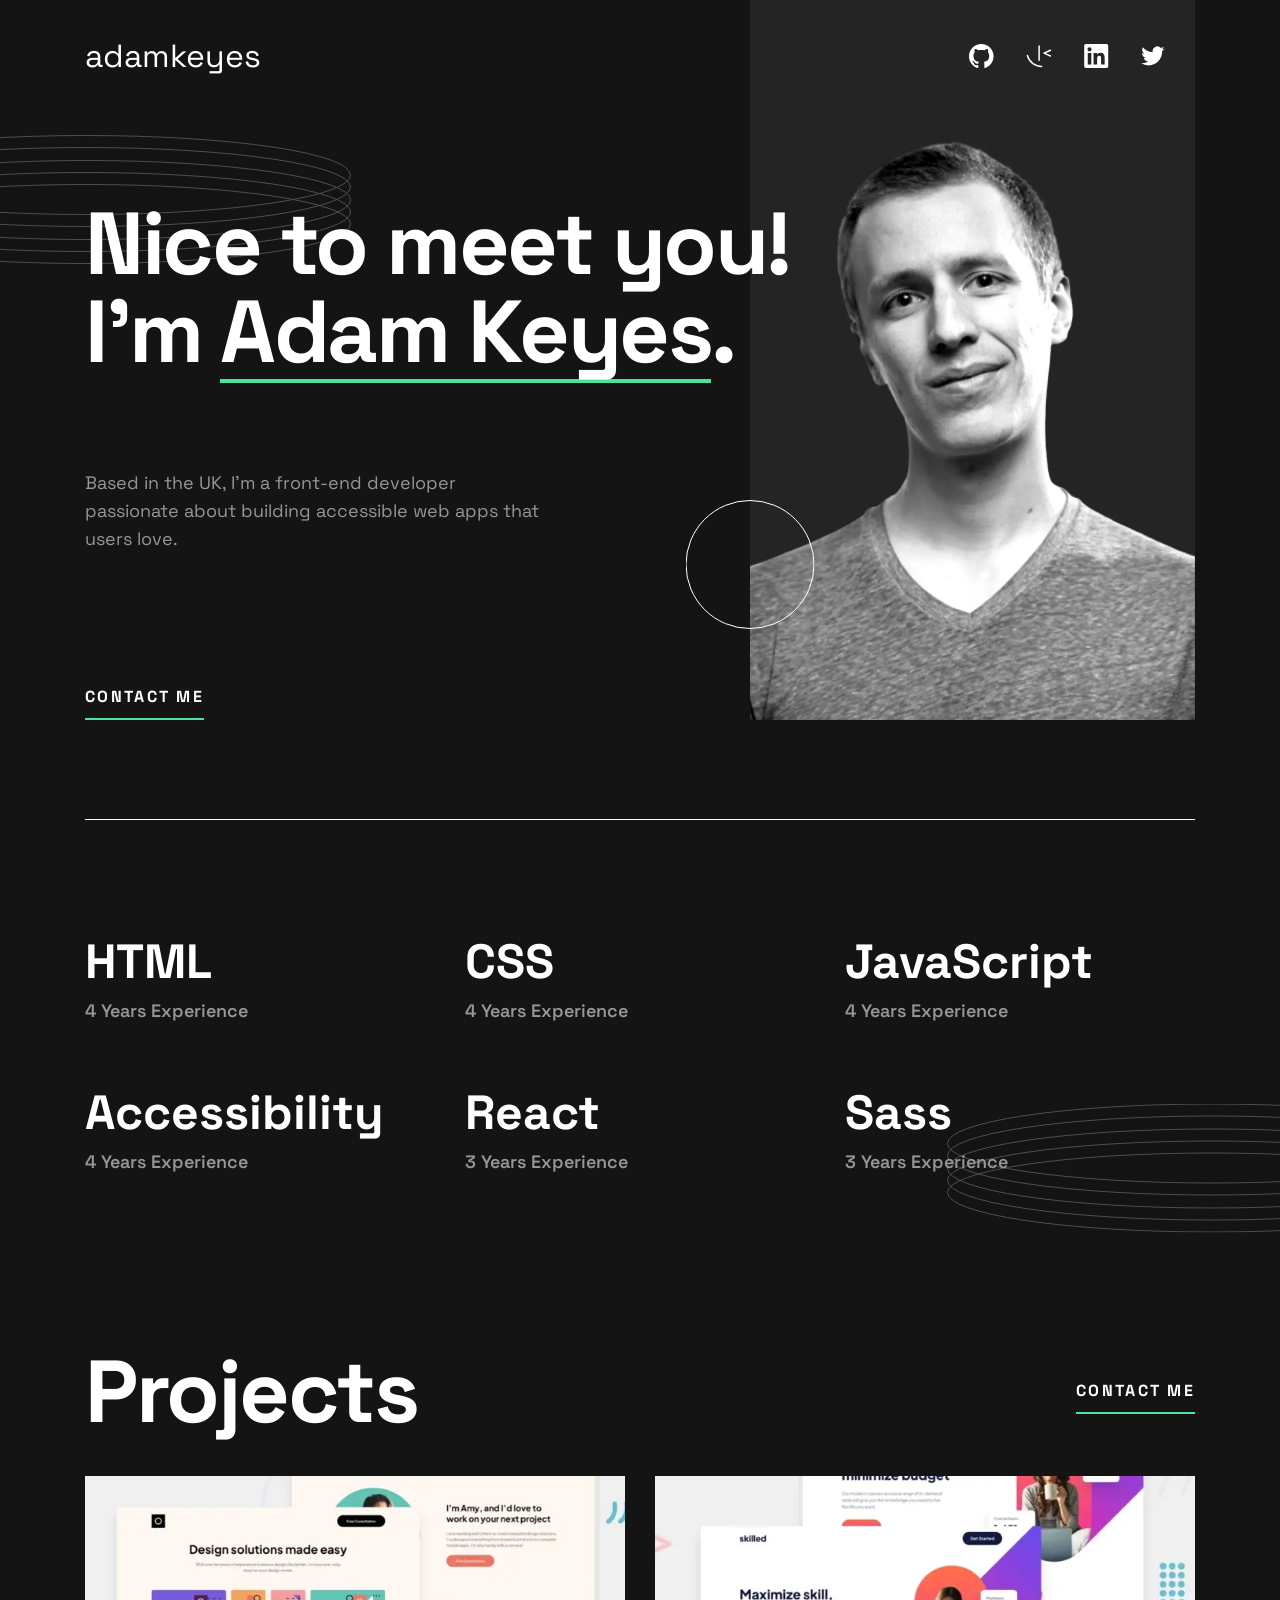
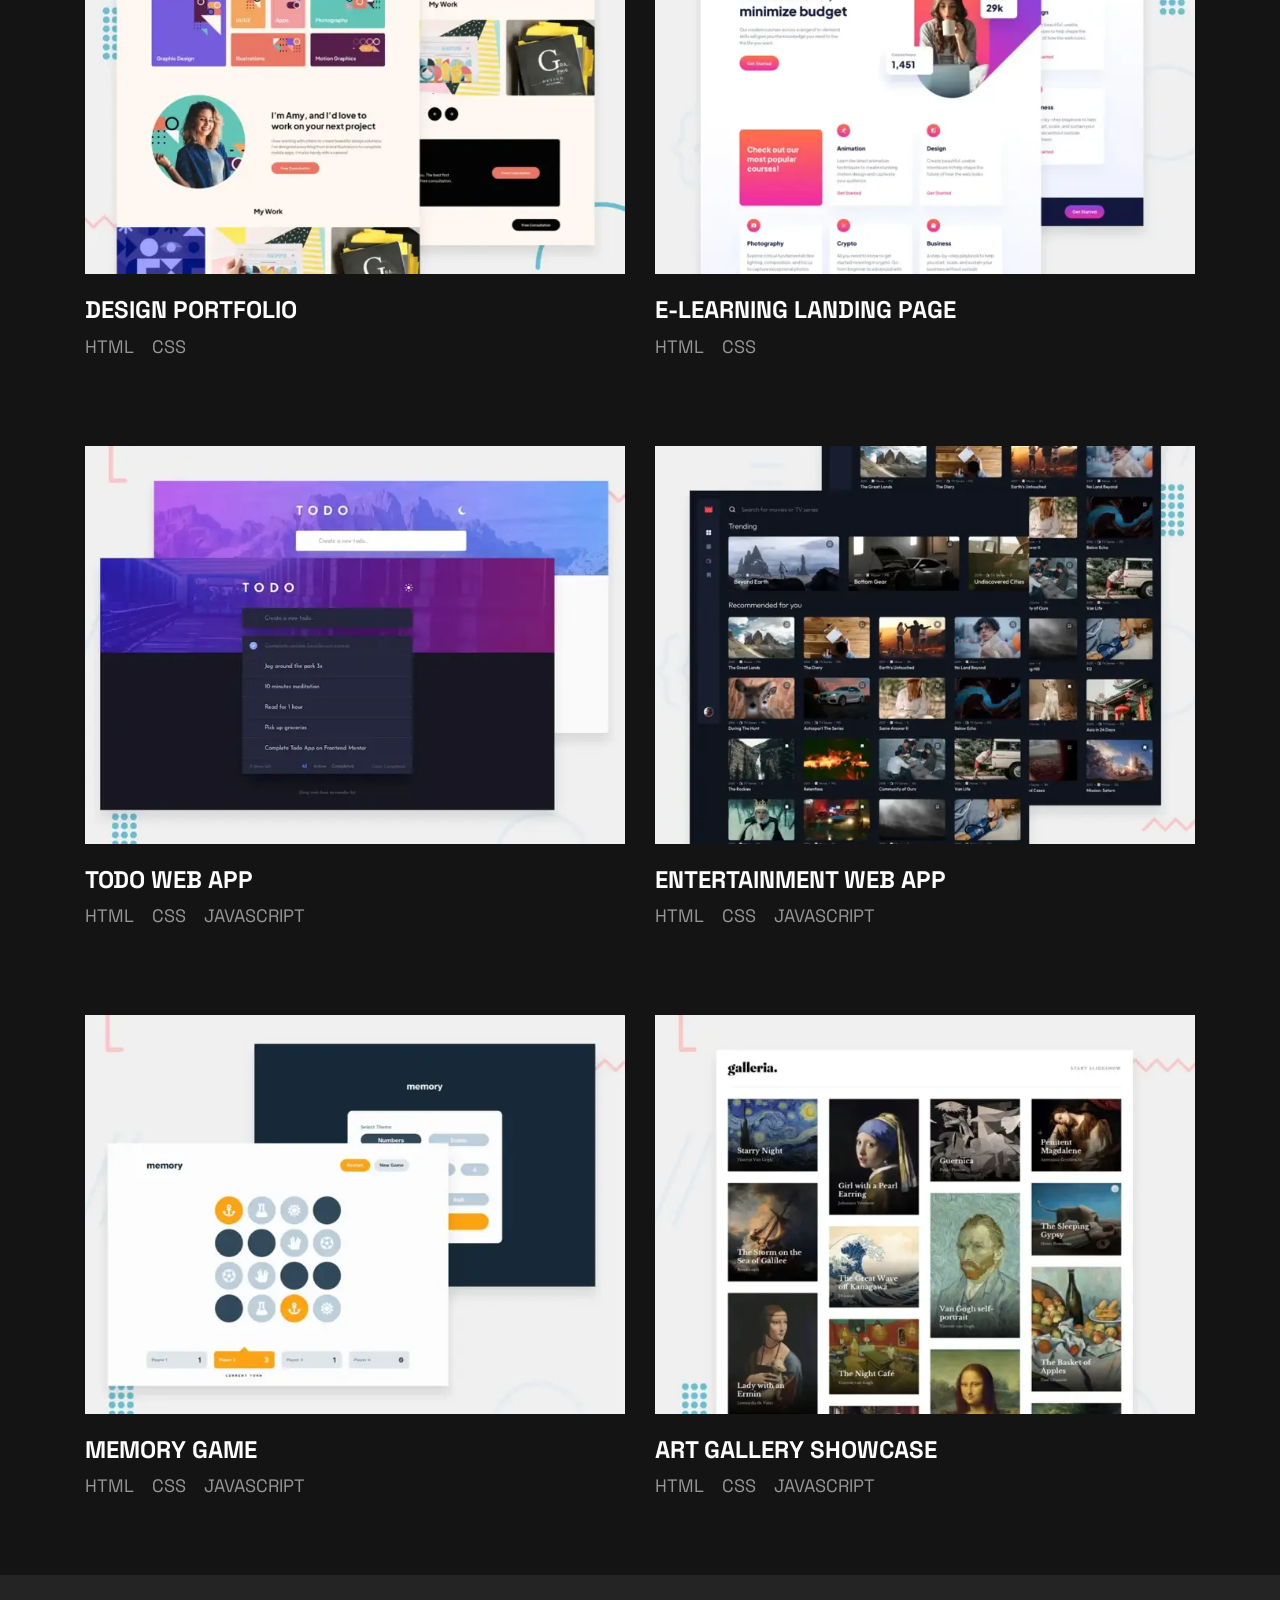
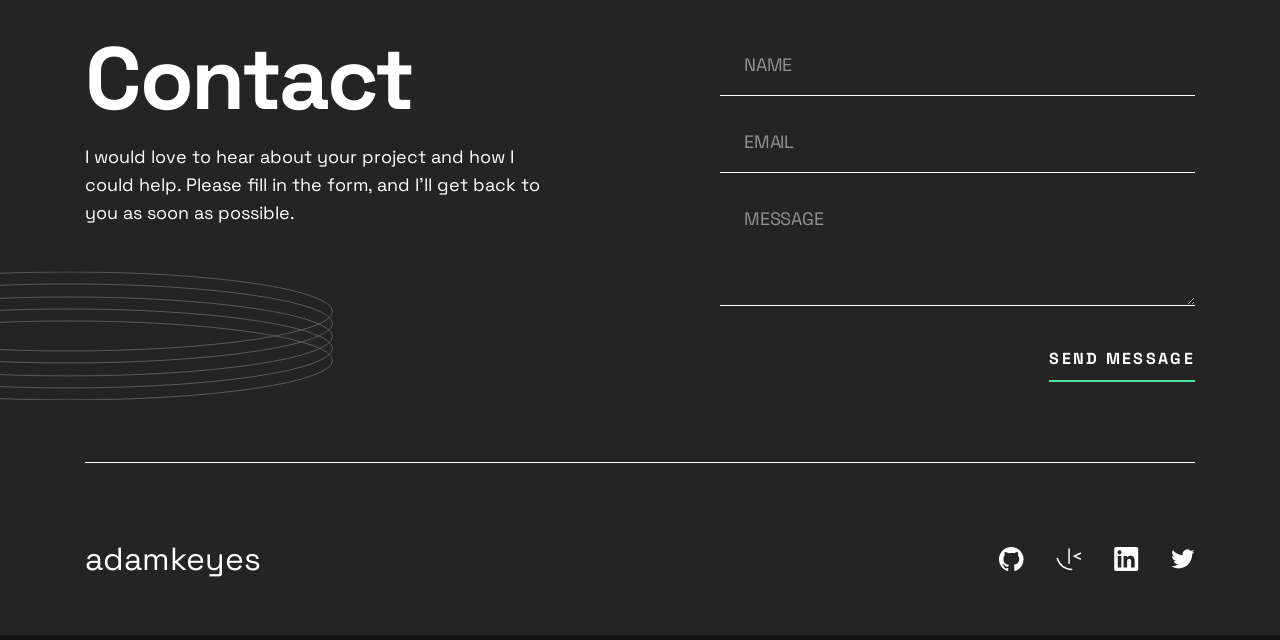
==== commit 2c4080e4: "Add initial JS validation for contact form, update readme" ====
--- a/index.html
+++ b/index.html
@@ -325,9 +325,9 @@
             <div class="contact-text">
               <h2 class="contact-title section-title">Contact</h2>
               <p>
-                I would love to hear about your project and how I could
-                help. Please fill in the form, and I'll get back to you
-                as soon as possible.
+                I would love to hear about your project and how I
+                could help. Please fill in the form, and I'll get back
+                to you as soon as possible.
               </p>
             </div>
 
@@ -337,26 +337,35 @@
                   >Name</label
                 >
                 <input
+                  id="contact-name"
+                  type="text"
+                  name="name"
                   class="form-input"
-                  type="text"
-                  id="contact-name"
                   placeholder="Name"
-                  autocomplete="name"
-                  required />
-                <img src="./assets/images/form-invalid.svg" alt="" class="contact-form__invalid-icon" />
+                  autocomplete="name" />
+                <div class="form-control__message invalid-name"></div>
+                <img
+                  src="./assets/images/form-invalid.svg"
+                  alt=""
+                  class="contact-form__invalid-icon" />
               </div>
               <div class="form-control">
                 <label for="contact-email" class="visually-hidden"
                   >Email</label
                 >
                 <input
+                  id="contact-email"
+                  type="email"
+                  name="email"
                   class="form-input"
-                  type="email"
-                  id="contact-email"
                   placeholder="Email"
-                  autocomplete="email"
-                  required />
-                <img src="./assets/images/form-invalid.svg" alt="" class="contact-form__invalid-icon" />
+                  autocomplete="email" />
+                <div
+                  class="form-control__message invalid-email"></div>
+                <img
+                  src="./assets/images/form-invalid.svg"
+                  alt=""
+                  class="contact-form__invalid-icon" />
               </div>
               <div class="form-control textarea-wrapper">
                 <label for="contact-message" class="visually-hidden"
@@ -365,17 +374,21 @@
                 <textarea
                   id="contact-message"
                   class="form-textarea"
+                  name="message"
                   cols="30"
                   rows="3"
-                  placeholder="Message"
-                  required></textarea>
-                <img src="./assets/images/form-invalid.svg" alt="" class="contact-form__invalid-icon" />
+                  placeholder="Message"></textarea>
+                <div
+                  class="form-control__message invalid-message"></div>
+                <img
+                  src="./assets/images/form-invalid.svg"
+                  alt=""
+                  class="contact-form__invalid-icon" />
               </div>
               <button type="submit" class="button contact-button">
                 Send message
               </button>
             </form>
-
           </div>
         </div>
         <div class="rings-container rings-container__contact"></div>
@@ -390,75 +403,75 @@
           </a>
 
           <ul class="socials-list">
-          <li>
-            <a href="" class="social-link">
-              <svg
-                role="img"
-                class="social-icon"
-                xmlns="http://www.w3.org/2000/svg"
-                width="25"
-                height="24"
-                aria-describedby="github-icon">
-                <title id="github-icon">Github</title>
-                <path
-                  fill="#FFF"
-                  fill-rule="evenodd"
-                  d="M12.304 0C5.506 0 0 5.506 0 12.304c0 5.444 3.522 10.042 8.413 11.672.615.108.845-.261.845-.584 0-.292-.015-1.261-.015-2.291-3.091.569-3.891-.754-4.137-1.446-.138-.354-.738-1.446-1.261-1.738-.43-.23-1.046-.8-.016-.815.97-.015 1.661.892 1.892 1.261 1.107 1.86 2.876 1.338 3.584 1.015.107-.8.43-1.338.784-1.646-2.738-.307-5.598-1.368-5.598-6.074 0-1.338.477-2.446 1.26-3.307-.122-.308-.553-1.569.124-3.26 0 0 1.03-.323 3.383 1.26.985-.276 2.03-.415 3.076-.415 1.046 0 2.092.139 3.076.416 2.353-1.6 3.384-1.261 3.384-1.261.676 1.691.246 2.952.123 3.26.784.861 1.26 1.953 1.26 3.307 0 4.721-2.875 5.767-5.613 6.074.446.385.83 1.123.83 2.277 0 1.645-.015 2.968-.015 3.383 0 .323.231.708.846.584a12.324 12.324 0 0 0 8.382-11.672C24.607 5.506 19.101 0 12.304 0Z" />
-              </svg>
-            </a>
-          </li>
-          <li>
-            <a href="" class="social-link">
-              <svg
-                role="img"
-                class="social-icon"
-                xmlns="http://www.w3.org/2000/svg"
-                width="26"
-                height="23"
-                aria-describedby="fem-icon">
-                <title id="fem-icon">Frontend Mentor</title>
-                <path
-                  fill="#FFF"
-                  d="M13.084.23a.751.751 0 0 0-.736.75v14.267a.75.75 0 1 0 1.5 0V.98a.75.75 0 0 0-.763-.75ZM24.44 4.504a.752.752 0 0 0-.284.064l-6.44 2.875a.752.752 0 0 0 0 1.37l6.44 2.884a.75.75 0 0 0 .612-1.369L19.861 8.13l4.907-2.191a.753.753 0 0 0 .38-.99.752.752 0 0 0-.708-.444ZM1.371 9.663a.752.752 0 0 0-.74.938C2.41 17.447 8.603 22.23 15.685 22.23a.75.75 0 1 0 0-1.501A14.053 14.053 0 0 1 2.083 10.225a.75.75 0 0 0-.712-.561v-.001Z" />
-              </svg>
-            </a>
-          </li>
-          <li>
-            <a href="" class="social-link">
-              <svg
-                role="img"
-                class="social-icon"
-                xmlns="http://www.w3.org/2000/svg"
-                width="25"
-                height="24"
-                aria-describedby="linkedin-icon">
-                <title id="linkedin-icon">LinkedIn</title>
-                <path
-                  fill="#FFF"
-                  fill-rule="evenodd"
-                  d="M5.551 3.304c-1.14 0-2.067.926-2.067 2.064 0 1.14.928 2.066 2.067 2.066a2.066 2.066 0 0 0 0-4.13ZM3.767 8.998v11.453h3.562L7.33 8.998H3.767Zm5.798 0V20.45l3.554.002.002-5.668c0-1.454.253-2.941 2.132-2.941 1.851 0 1.851 1.755 1.851 3.036v5.571l3.559-.001v-6.28c0-2.834-.517-5.457-4.27-5.457-1.763 0-2.916.997-3.368 1.85h-.05V8.997h-3.41ZM22.435 24H1.982c-.976 0-1.77-.777-1.77-1.732V1.731C.212.776 1.006 0 1.982 0h20.453c.98 0 1.777.776 1.777 1.73v20.538c0 .955-.797 1.732-1.777 1.732Z" />
-              </svg>
-            </a>
-          </li>
-          <li>
-            <a href="" class="social-link">
-              <svg
-                role="img"
-                class="social-icon"
-                xmlns="http://www.w3.org/2000/svg"
-                width="24"
-                height="20"
-                aria-describedby="twitter-icon">
-                <title id="twitter-icon">Twitter</title>
-                <path
-                  fill="#FFF"
-                  d="M23.492 2.705a9.563 9.563 0 0 1-2.742.751 4.788 4.788 0 0 0 2.1-2.643 9.536 9.536 0 0 1-3.033 1.159 4.778 4.778 0 0 0-8.14 4.357 13.564 13.564 0 0 1-9.844-4.99 4.774 4.774 0 0 0-.646 2.4 4.778 4.778 0 0 0 2.124 3.977 4.765 4.765 0 0 1-2.163-.598v.061a4.778 4.778 0 0 0 3.832 4.684 4.812 4.812 0 0 1-2.158.082 4.78 4.78 0 0 0 4.462 3.316 9.584 9.584 0 0 1-5.932 2.045c-.38 0-.762-.022-1.14-.067a13.508 13.508 0 0 0 7.32 2.146c8.787 0 13.59-7.277 13.59-13.589 0-.205-.004-.412-.013-.617a9.71 9.71 0 0 0 2.381-2.471l.002-.003Z" />
-              </svg>
-            </a>
-          </li>
+            <li>
+              <a href="" class="social-link">
+                <svg
+                  role="img"
+                  class="social-icon"
+                  xmlns="http://www.w3.org/2000/svg"
+                  width="25"
+                  height="24"
+                  aria-describedby="github-icon">
+                  <title id="github-icon">Github</title>
+                  <path
+                    fill="#FFF"
+                    fill-rule="evenodd"
+                    d="M12.304 0C5.506 0 0 5.506 0 12.304c0 5.444 3.522 10.042 8.413 11.672.615.108.845-.261.845-.584 0-.292-.015-1.261-.015-2.291-3.091.569-3.891-.754-4.137-1.446-.138-.354-.738-1.446-1.261-1.738-.43-.23-1.046-.8-.016-.815.97-.015 1.661.892 1.892 1.261 1.107 1.86 2.876 1.338 3.584 1.015.107-.8.43-1.338.784-1.646-2.738-.307-5.598-1.368-5.598-6.074 0-1.338.477-2.446 1.26-3.307-.122-.308-.553-1.569.124-3.26 0 0 1.03-.323 3.383 1.26.985-.276 2.03-.415 3.076-.415 1.046 0 2.092.139 3.076.416 2.353-1.6 3.384-1.261 3.384-1.261.676 1.691.246 2.952.123 3.26.784.861 1.26 1.953 1.26 3.307 0 4.721-2.875 5.767-5.613 6.074.446.385.83 1.123.83 2.277 0 1.645-.015 2.968-.015 3.383 0 .323.231.708.846.584a12.324 12.324 0 0 0 8.382-11.672C24.607 5.506 19.101 0 12.304 0Z" />
+                </svg>
+              </a>
+            </li>
+            <li>
+              <a href="" class="social-link">
+                <svg
+                  role="img"
+                  class="social-icon"
+                  xmlns="http://www.w3.org/2000/svg"
+                  width="26"
+                  height="23"
+                  aria-describedby="fem-icon">
+                  <title id="fem-icon">Frontend Mentor</title>
+                  <path
+                    fill="#FFF"
+                    d="M13.084.23a.751.751 0 0 0-.736.75v14.267a.75.75 0 1 0 1.5 0V.98a.75.75 0 0 0-.763-.75ZM24.44 4.504a.752.752 0 0 0-.284.064l-6.44 2.875a.752.752 0 0 0 0 1.37l6.44 2.884a.75.75 0 0 0 .612-1.369L19.861 8.13l4.907-2.191a.753.753 0 0 0 .38-.99.752.752 0 0 0-.708-.444ZM1.371 9.663a.752.752 0 0 0-.74.938C2.41 17.447 8.603 22.23 15.685 22.23a.75.75 0 1 0 0-1.501A14.053 14.053 0 0 1 2.083 10.225a.75.75 0 0 0-.712-.561v-.001Z" />
+                </svg>
+              </a>
+            </li>
+            <li>
+              <a href="" class="social-link">
+                <svg
+                  role="img"
+                  class="social-icon"
+                  xmlns="http://www.w3.org/2000/svg"
+                  width="25"
+                  height="24"
+                  aria-describedby="linkedin-icon">
+                  <title id="linkedin-icon">LinkedIn</title>
+                  <path
+                    fill="#FFF"
+                    fill-rule="evenodd"
+                    d="M5.551 3.304c-1.14 0-2.067.926-2.067 2.064 0 1.14.928 2.066 2.067 2.066a2.066 2.066 0 0 0 0-4.13ZM3.767 8.998v11.453h3.562L7.33 8.998H3.767Zm5.798 0V20.45l3.554.002.002-5.668c0-1.454.253-2.941 2.132-2.941 1.851 0 1.851 1.755 1.851 3.036v5.571l3.559-.001v-6.28c0-2.834-.517-5.457-4.27-5.457-1.763 0-2.916.997-3.368 1.85h-.05V8.997h-3.41ZM22.435 24H1.982c-.976 0-1.77-.777-1.77-1.732V1.731C.212.776 1.006 0 1.982 0h20.453c.98 0 1.777.776 1.777 1.73v20.538c0 .955-.797 1.732-1.777 1.732Z" />
+                </svg>
+              </a>
+            </li>
+            <li>
+              <a href="" class="social-link">
+                <svg
+                  role="img"
+                  class="social-icon"
+                  xmlns="http://www.w3.org/2000/svg"
+                  width="24"
+                  height="20"
+                  aria-describedby="twitter-icon">
+                  <title id="twitter-icon">Twitter</title>
+                  <path
+                    fill="#FFF"
+                    d="M23.492 2.705a9.563 9.563 0 0 1-2.742.751 4.788 4.788 0 0 0 2.1-2.643 9.536 9.536 0 0 1-3.033 1.159 4.778 4.778 0 0 0-8.14 4.357 13.564 13.564 0 0 1-9.844-4.99 4.774 4.774 0 0 0-.646 2.4 4.778 4.778 0 0 0 2.124 3.977 4.765 4.765 0 0 1-2.163-.598v.061a4.778 4.778 0 0 0 3.832 4.684 4.812 4.812 0 0 1-2.158.082 4.78 4.78 0 0 0 4.462 3.316 9.584 9.584 0 0 1-5.932 2.045c-.38 0-.762-.022-1.14-.067a13.508 13.508 0 0 0 7.32 2.146c8.787 0 13.59-7.277 13.59-13.589 0-.205-.004-.412-.013-.617a9.71 9.71 0 0 0 2.381-2.471l.002-.003Z" />
+                </svg>
+              </a>
+            </li>
           </ul>
         </nav>
       </div>
-    </footer> 
+    </footer>
   </body>
 </html>
--- a/css/style.css
+++ b/css/style.css
@@ -673,10 +673,15 @@
   border-bottom: 2px solid var(--clr-accent);
 }
 
-/* input:invalid,
+input:invalid,
 textarea:invalid {
   outline-color: var(--clr-warning);
-} */
+  border-color: var(--clr-warning);
+}
+
+.invalid-input {
+  border-bottom: 1px solid var(--clr-warning);
+}
 
 .form-input::placeholder,
 .form-textarea::placeholder {
@@ -699,6 +704,17 @@
   top: 16px;
 }
 
+.form-control__message {
+  display: none;
+  position: absolute;
+  right: 0;
+  bottom: -20px;
+  font-size: 0.875rem;
+  line-height: 1.1;
+  letter-spacing: -0.17px;
+  color: var(--clr-warning)
+}
+
 
 .contact-button {
   margin-top: 16px;
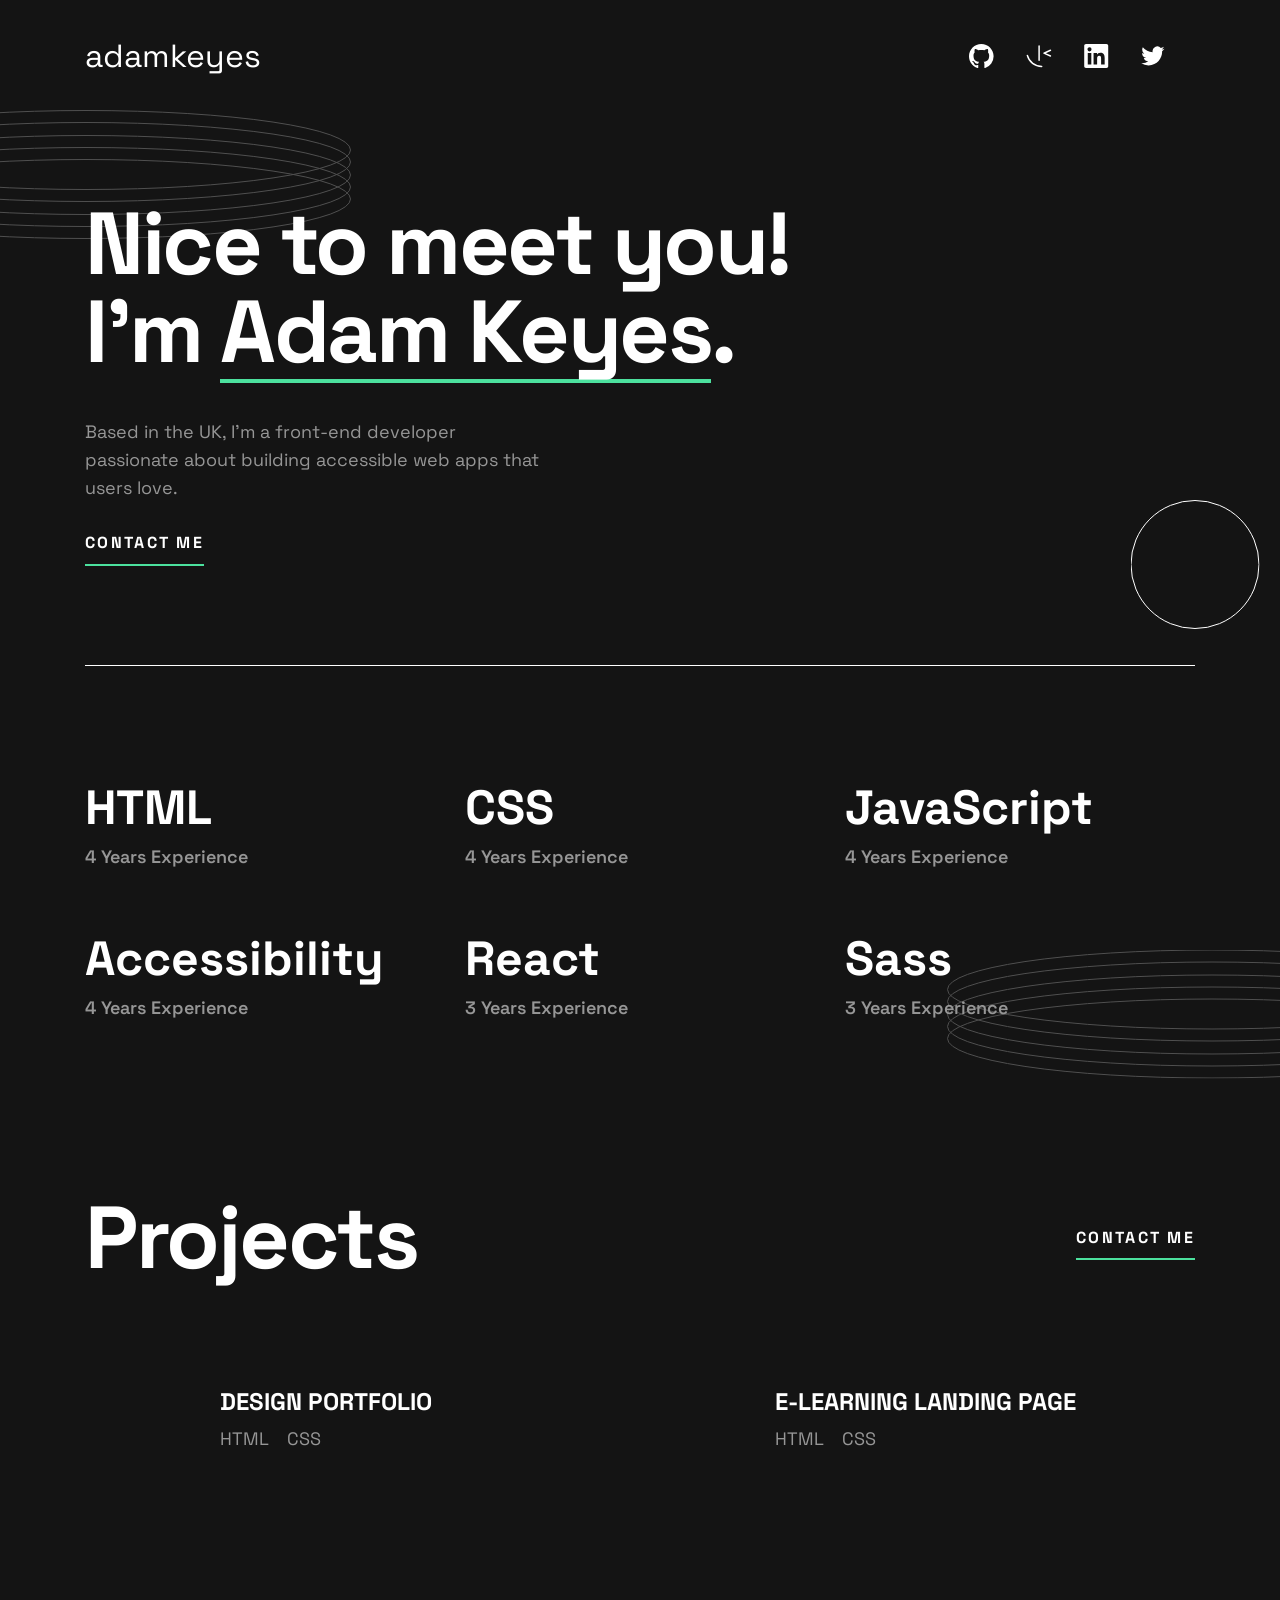
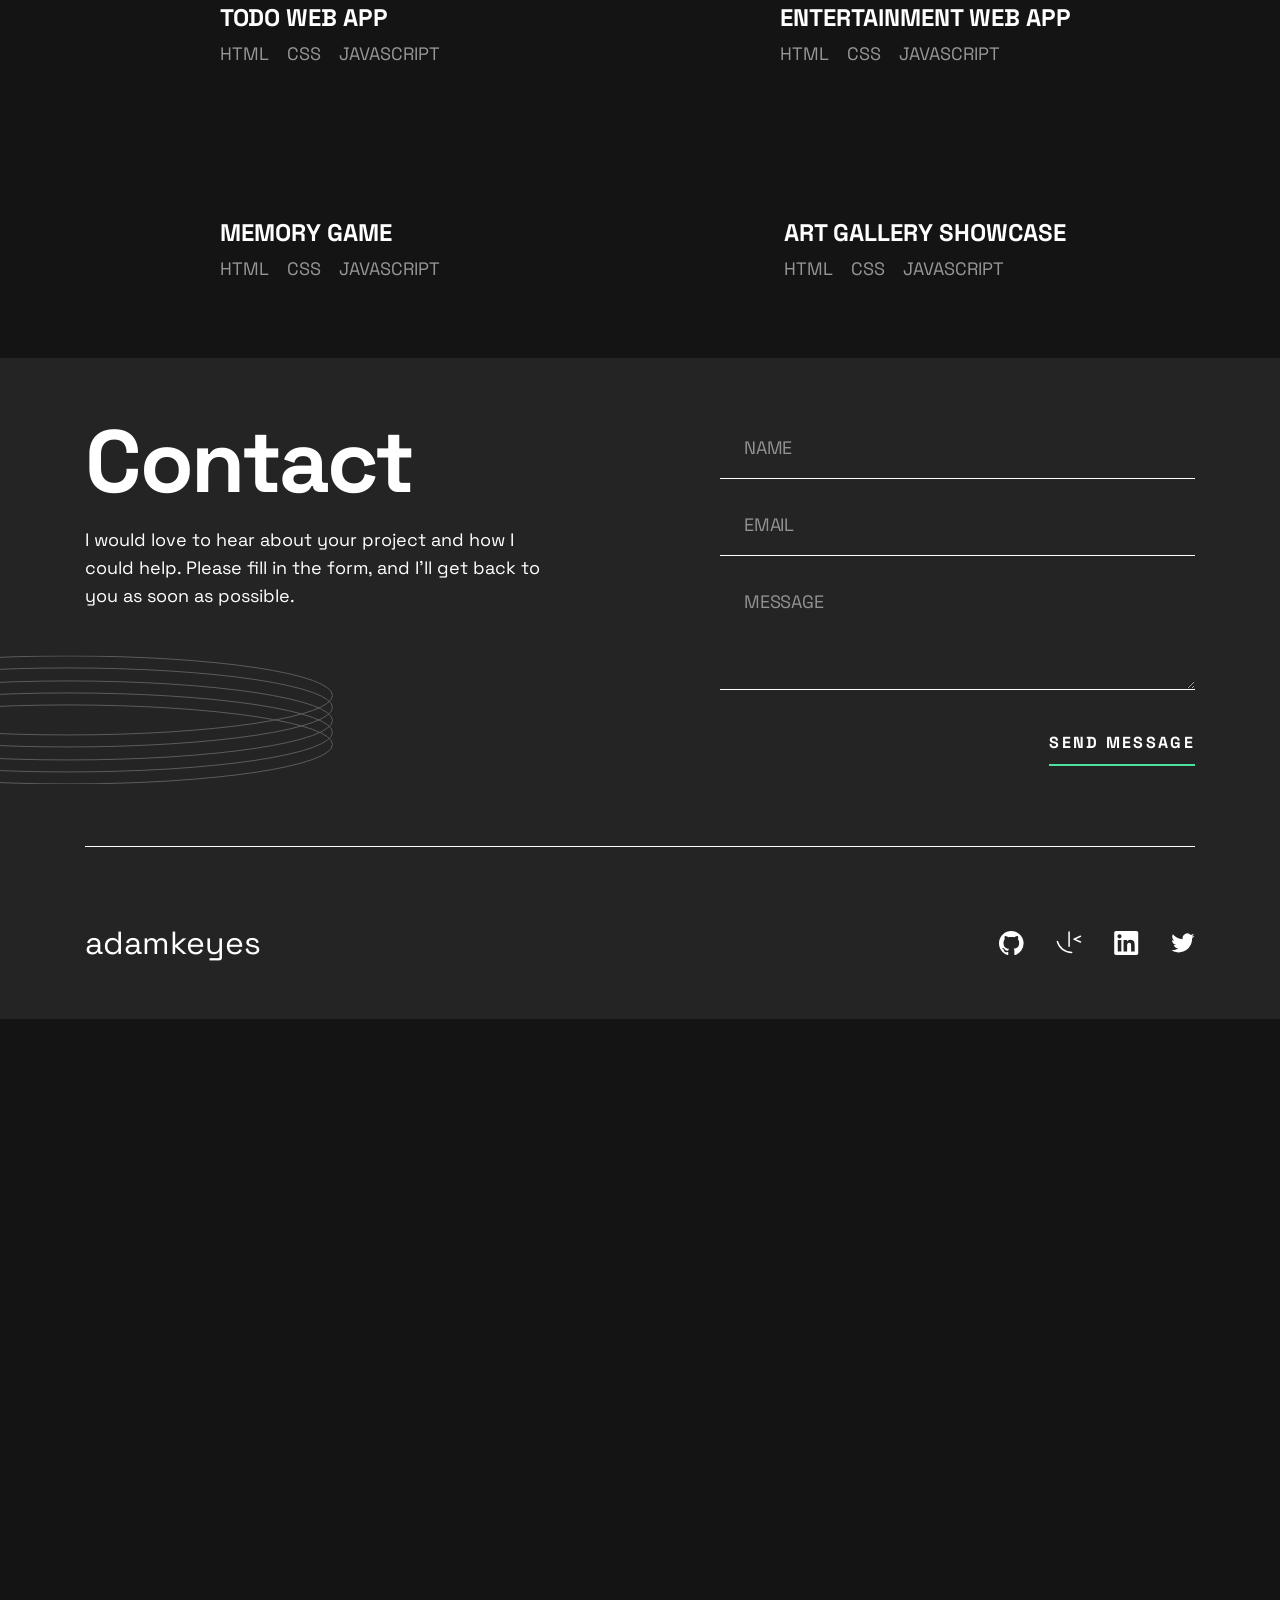
==== commit 6af65654: "Add additional error messaging and detection for form submit" ====
--- a/index.html
+++ b/index.html
@@ -347,7 +347,8 @@
                 <img
                   src="./assets/images/form-invalid.svg"
                   alt=""
-                  class="contact-form__invalid-icon" />
+                  class="contact-form__invalid-icon" 
+                  id="invalid-name-icon"/>
               </div>
               <div class="form-control">
                 <label for="contact-email" class="visually-hidden"
@@ -365,7 +366,8 @@
                 <img
                   src="./assets/images/form-invalid.svg"
                   alt=""
-                  class="contact-form__invalid-icon" />
+                  class="contact-form__invalid-icon"
+                  id="invalid-email-icon" />
               </div>
               <div class="form-control textarea-wrapper">
                 <label for="contact-message" class="visually-hidden"
@@ -383,7 +385,8 @@
                 <img
                   src="./assets/images/form-invalid.svg"
                   alt=""
-                  class="contact-form__invalid-icon" />
+                  class="contact-form__invalid-icon invalid-message-icon"
+                  id="invalid-message-icon" />
               </div>
               <button type="submit" class="button contact-button">
                 Send message
--- a/css/style.css
+++ b/css/style.css
@@ -704,6 +704,10 @@
   top: 16px;
 }
 
+.invalid-message-icon {
+  transform: translate(0, 200%);
+}
+
 .form-control__message {
   display: none;
   position: absolute;
@@ -715,7 +719,6 @@
   color: var(--clr-warning)
 }
 
-
 .contact-button {
   margin-top: 16px;
   justify-self: end;
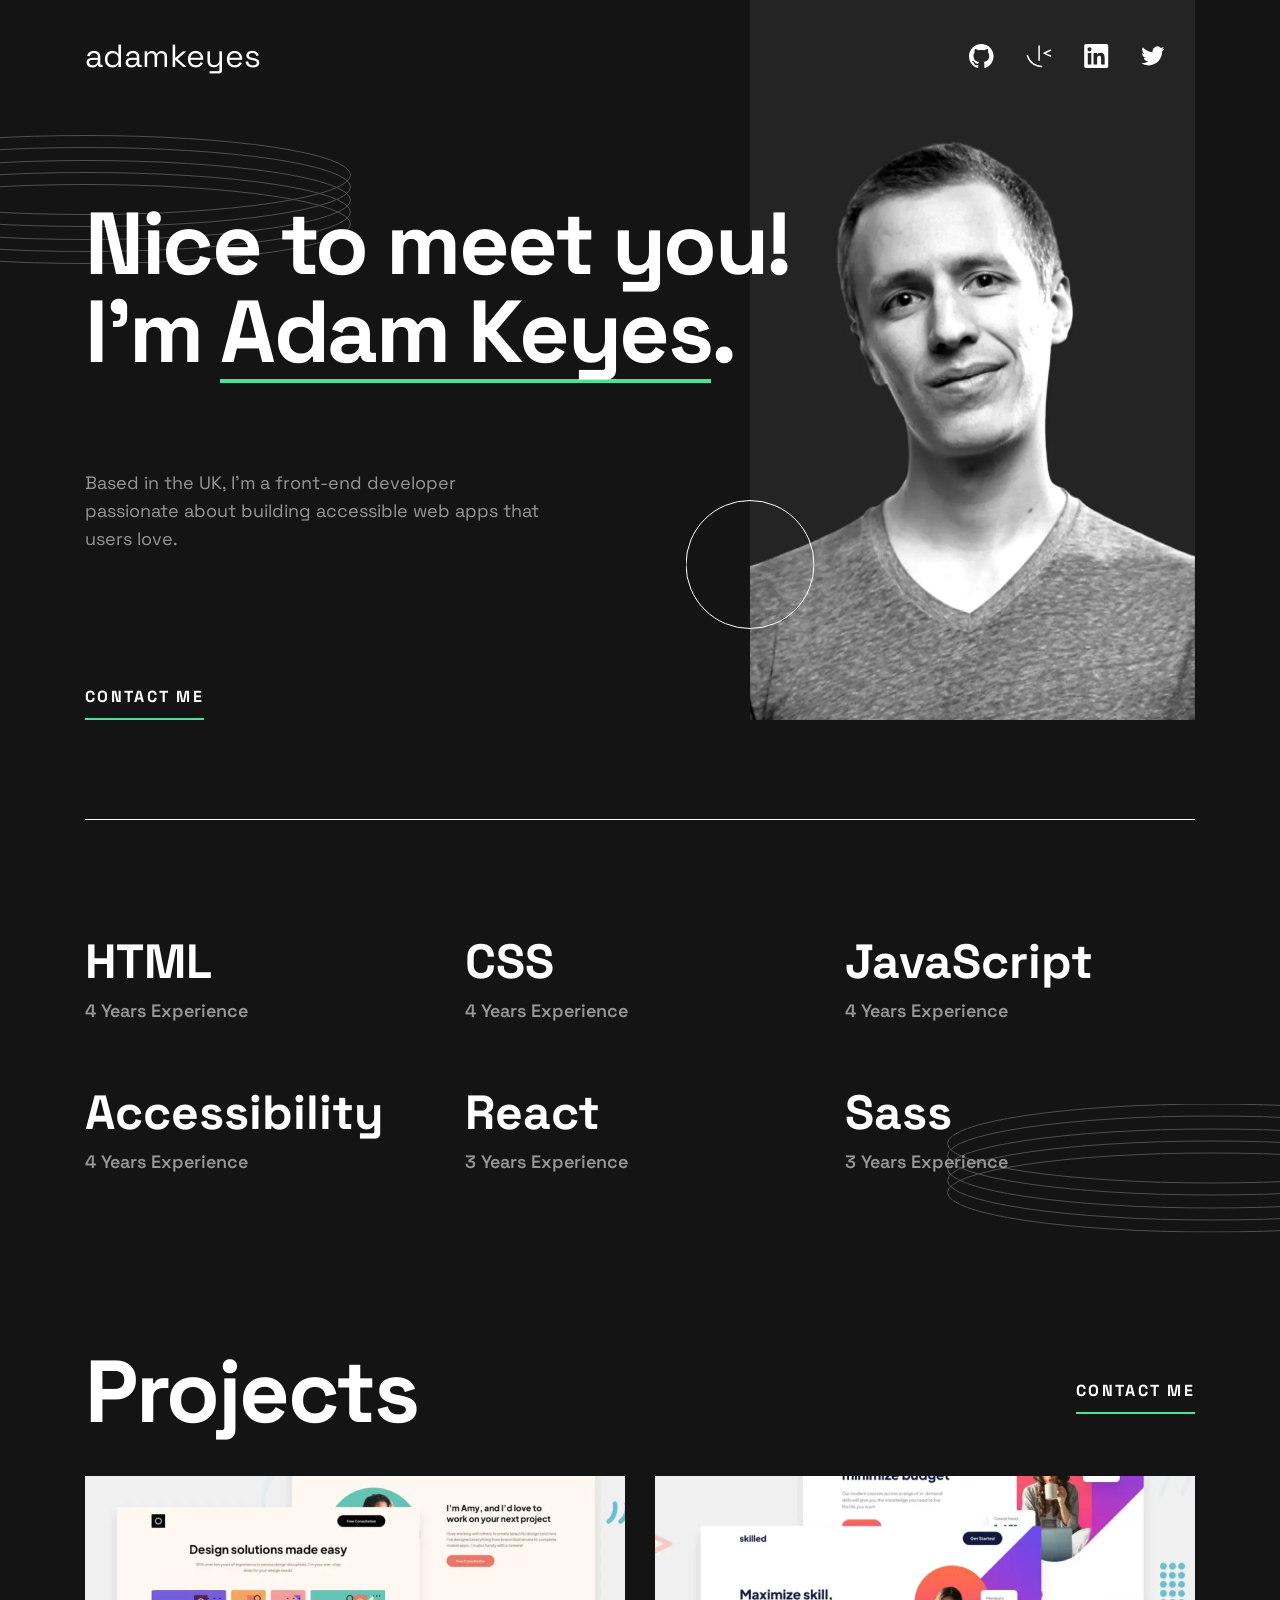
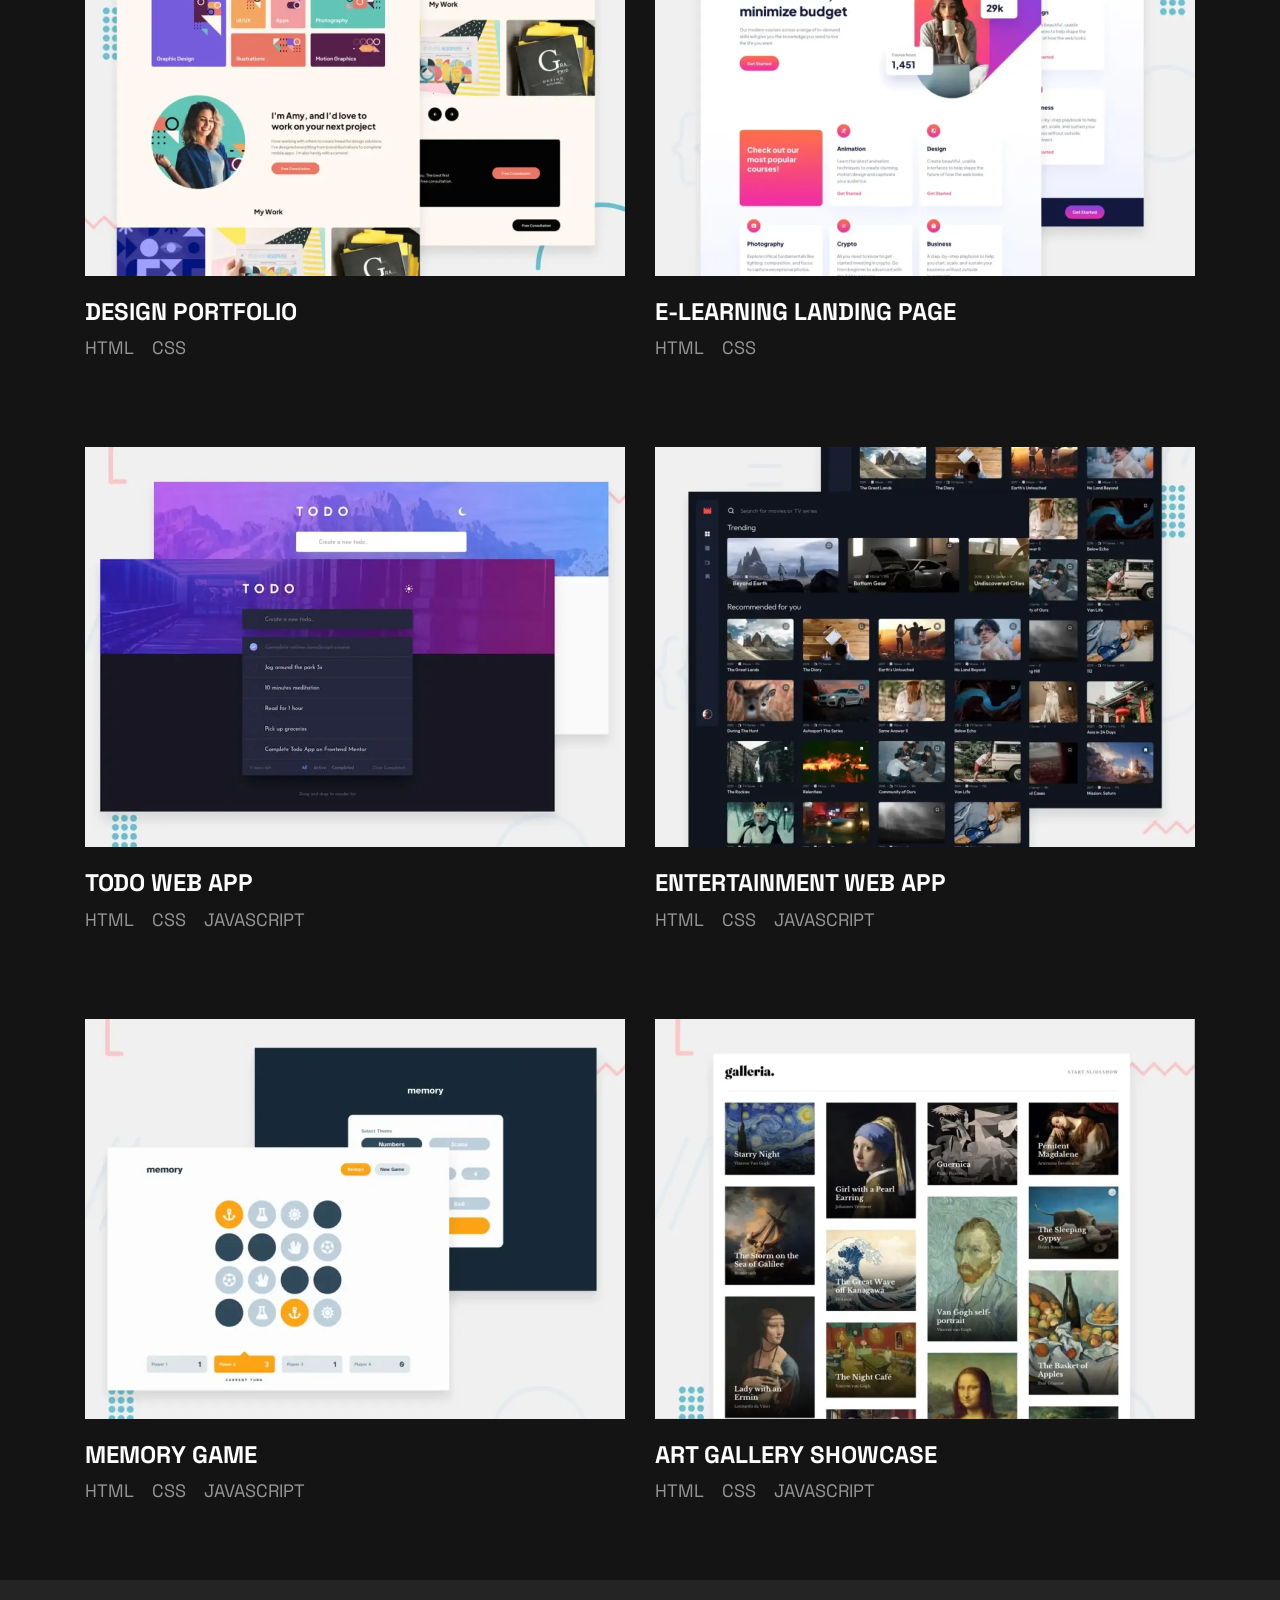
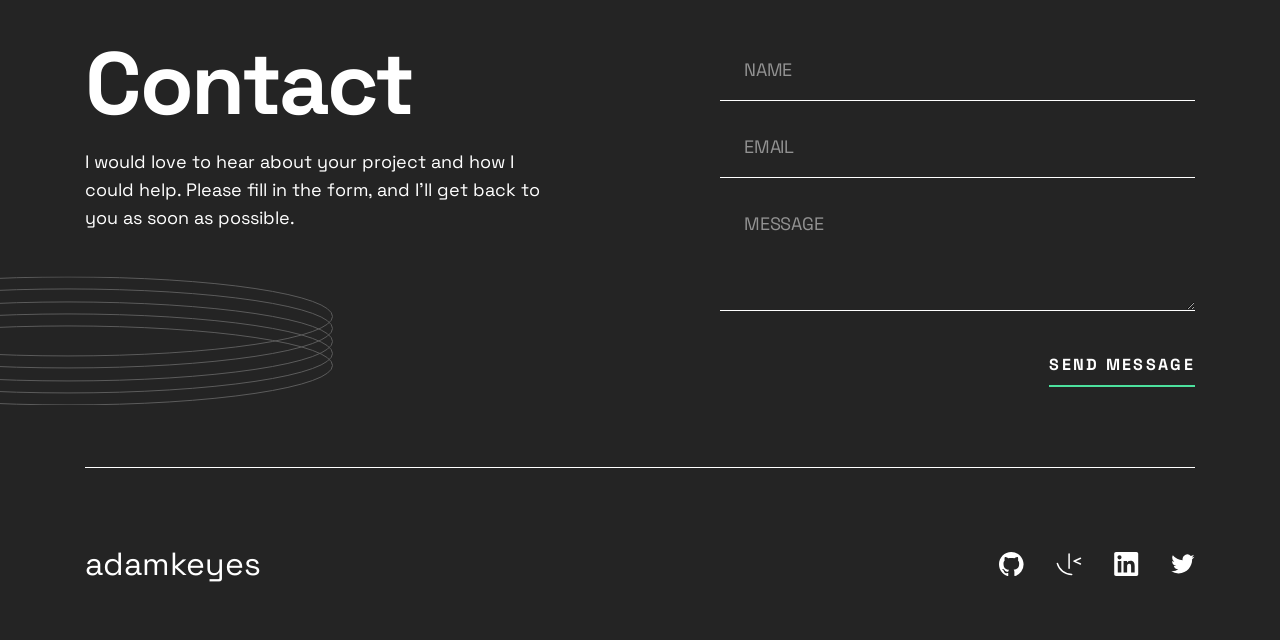
==== commit ee904082: "Update readme, update HTML to address duplicate ID usage, styles cleanup" ====
--- a/index.html
+++ b/index.html
@@ -39,8 +39,8 @@
                   xmlns="http://www.w3.org/2000/svg"
                   width="25"
                   height="24"
-                  aria-describedby="github-icon">
-                  <title id="github-icon">Github</title>
+                  aria-describedby="github-icon_header">
+                  <title id="github-icon_header">Github</title>
                   <path
                     fill="#FFF"
                     fill-rule="evenodd"
@@ -56,8 +56,8 @@
                   xmlns="http://www.w3.org/2000/svg"
                   width="26"
                   height="23"
-                  aria-describedby="fem-icon">
-                  <title id="fem-icon">Frontend Mentor</title>
+                  aria-describedby="fem-icon_header">
+                  <title id="fem-icon_header">Frontend Mentor</title>
                   <path
                     fill="#FFF"
                     d="M13.084.23a.751.751 0 0 0-.736.75v14.267a.75.75 0 1 0 1.5 0V.98a.75.75 0 0 0-.763-.75ZM24.44 4.504a.752.752 0 0 0-.284.064l-6.44 2.875a.752.752 0 0 0 0 1.37l6.44 2.884a.75.75 0 0 0 .612-1.369L19.861 8.13l4.907-2.191a.753.753 0 0 0 .38-.99.752.752 0 0 0-.708-.444ZM1.371 9.663a.752.752 0 0 0-.74.938C2.41 17.447 8.603 22.23 15.685 22.23a.75.75 0 1 0 0-1.501A14.053 14.053 0 0 1 2.083 10.225a.75.75 0 0 0-.712-.561v-.001Z" />
@@ -72,8 +72,8 @@
                   xmlns="http://www.w3.org/2000/svg"
                   width="25"
                   height="24"
-                  aria-describedby="linkedin-icon">
-                  <title id="linkedin-icon">LinkedIn</title>
+                  aria-describedby="linkedin-icon_header">
+                  <title id="linkedin-icon_header">LinkedIn</title>
                   <path
                     fill="#FFF"
                     fill-rule="evenodd"
@@ -89,8 +89,8 @@
                   xmlns="http://www.w3.org/2000/svg"
                   width="24"
                   height="20"
-                  aria-describedby="twitter-icon">
-                  <title id="twitter-icon">Twitter</title>
+                  aria-describedby="twitter-icon_header">
+                  <title id="twitter-icon_header">Twitter</title>
                   <path
                     fill="#FFF"
                     d="M23.492 2.705a9.563 9.563 0 0 1-2.742.751 4.788 4.788 0 0 0 2.1-2.643 9.536 9.536 0 0 1-3.033 1.159 4.778 4.778 0 0 0-8.14 4.357 13.564 13.564 0 0 1-9.844-4.99 4.774 4.774 0 0 0-.646 2.4 4.778 4.778 0 0 0 2.124 3.977 4.765 4.765 0 0 1-2.163-.598v.061a4.778 4.778 0 0 0 3.832 4.684 4.812 4.812 0 0 1-2.158.082 4.78 4.78 0 0 0 4.462 3.316 9.584 9.584 0 0 1-5.932 2.045c-.38 0-.762-.022-1.14-.067a13.508 13.508 0 0 0 7.32 2.146c8.787 0 13.59-7.277 13.59-13.589 0-.205-.004-.412-.013-.617a9.71 9.71 0 0 0 2.381-2.471l.002-.003Z" />
@@ -414,8 +414,8 @@
                   xmlns="http://www.w3.org/2000/svg"
                   width="25"
                   height="24"
-                  aria-describedby="github-icon">
-                  <title id="github-icon">Github</title>
+                  aria-describedby="github-icon_footer">
+                  <title id="github-icon_footer">Github</title>
                   <path
                     fill="#FFF"
                     fill-rule="evenodd"
@@ -431,8 +431,8 @@
                   xmlns="http://www.w3.org/2000/svg"
                   width="26"
                   height="23"
-                  aria-describedby="fem-icon">
-                  <title id="fem-icon">Frontend Mentor</title>
+                  aria-describedby="fem-icon_footer">
+                  <title id="fem-icon_footer">Frontend Mentor</title>
                   <path
                     fill="#FFF"
                     d="M13.084.23a.751.751 0 0 0-.736.75v14.267a.75.75 0 1 0 1.5 0V.98a.75.75 0 0 0-.763-.75ZM24.44 4.504a.752.752 0 0 0-.284.064l-6.44 2.875a.752.752 0 0 0 0 1.37l6.44 2.884a.75.75 0 0 0 .612-1.369L19.861 8.13l4.907-2.191a.753.753 0 0 0 .38-.99.752.752 0 0 0-.708-.444ZM1.371 9.663a.752.752 0 0 0-.74.938C2.41 17.447 8.603 22.23 15.685 22.23a.75.75 0 1 0 0-1.501A14.053 14.053 0 0 1 2.083 10.225a.75.75 0 0 0-.712-.561v-.001Z" />
@@ -447,8 +447,8 @@
                   xmlns="http://www.w3.org/2000/svg"
                   width="25"
                   height="24"
-                  aria-describedby="linkedin-icon">
-                  <title id="linkedin-icon">LinkedIn</title>
+                  aria-describedby="linkedin-icon_footer">
+                  <title id="linkedin-icon_footer">LinkedIn</title>
                   <path
                     fill="#FFF"
                     fill-rule="evenodd"
@@ -464,8 +464,8 @@
                   xmlns="http://www.w3.org/2000/svg"
                   width="24"
                   height="20"
-                  aria-describedby="twitter-icon">
-                  <title id="twitter-icon">Twitter</title>
+                  aria-describedby="twitter-icon_footer">
+                  <title id="twitter-icon_footer">Twitter</title>
                   <path
                     fill="#FFF"
                     d="M23.492 2.705a9.563 9.563 0 0 1-2.742.751 4.788 4.788 0 0 0 2.1-2.643 9.536 9.536 0 0 1-3.033 1.159 4.778 4.778 0 0 0-8.14 4.357 13.564 13.564 0 0 1-9.844-4.99 4.774 4.774 0 0 0-.646 2.4 4.778 4.778 0 0 0 2.124 3.977 4.765 4.765 0 0 1-2.163-.598v.061a4.778 4.778 0 0 0 3.832 4.684 4.812 4.812 0 0 1-2.158.082 4.78 4.78 0 0 0 4.462 3.316 9.584 9.584 0 0 1-5.932 2.045c-.38 0-.762-.022-1.14-.067a13.508 13.508 0 0 0 7.32 2.146c8.787 0 13.59-7.277 13.59-13.589 0-.205-.004-.412-.013-.617a9.71 9.71 0 0 0 2.381-2.471l.002-.003Z" />
--- a/css/style.css
+++ b/css/style.css
@@ -203,13 +203,11 @@
   height: 129px;
   background: url('../assets/images/pattern-rings.svg');
   background-repeat: no-repeat;
-  /* background-size: cover; */
   position: absolute;
 }
 
 /* tablet and above */
 @media (min-width: 40em) {
-  /* 640px */
   .wrapper {
     width: calc(100% - 3.75rem); /* 30px each side */
   }
@@ -241,7 +239,6 @@
 }
 
 .title-link {
-  /* 24, 32 */
   font-size: clamp(1.5rem, 1rem + 2vw, 2rem);
   line-height: 1;
   color: var(--clr-white);
@@ -523,9 +520,6 @@
 }
 
 .project-item__img {
-  /* width: 100%;
-	max-width: 500px; */
-  /* margin-block-end: 20px; */
   object-fit: cover;
 }
 
@@ -624,7 +618,6 @@
 
 .contact-grid {
   margin-inline: auto;
-  /* max-width: 500px; */
 }
 
 .contact-text {
@@ -770,12 +763,6 @@
   padding-block-end: 40px;
 }
 
-/* @media (min-width: 40em) {
-  .footer {
-    padding-block: 30px 40px;
-  }
-} */
-
 @media (min-width: 68.75em) {
   .footer {
     padding-block-end: 60px;
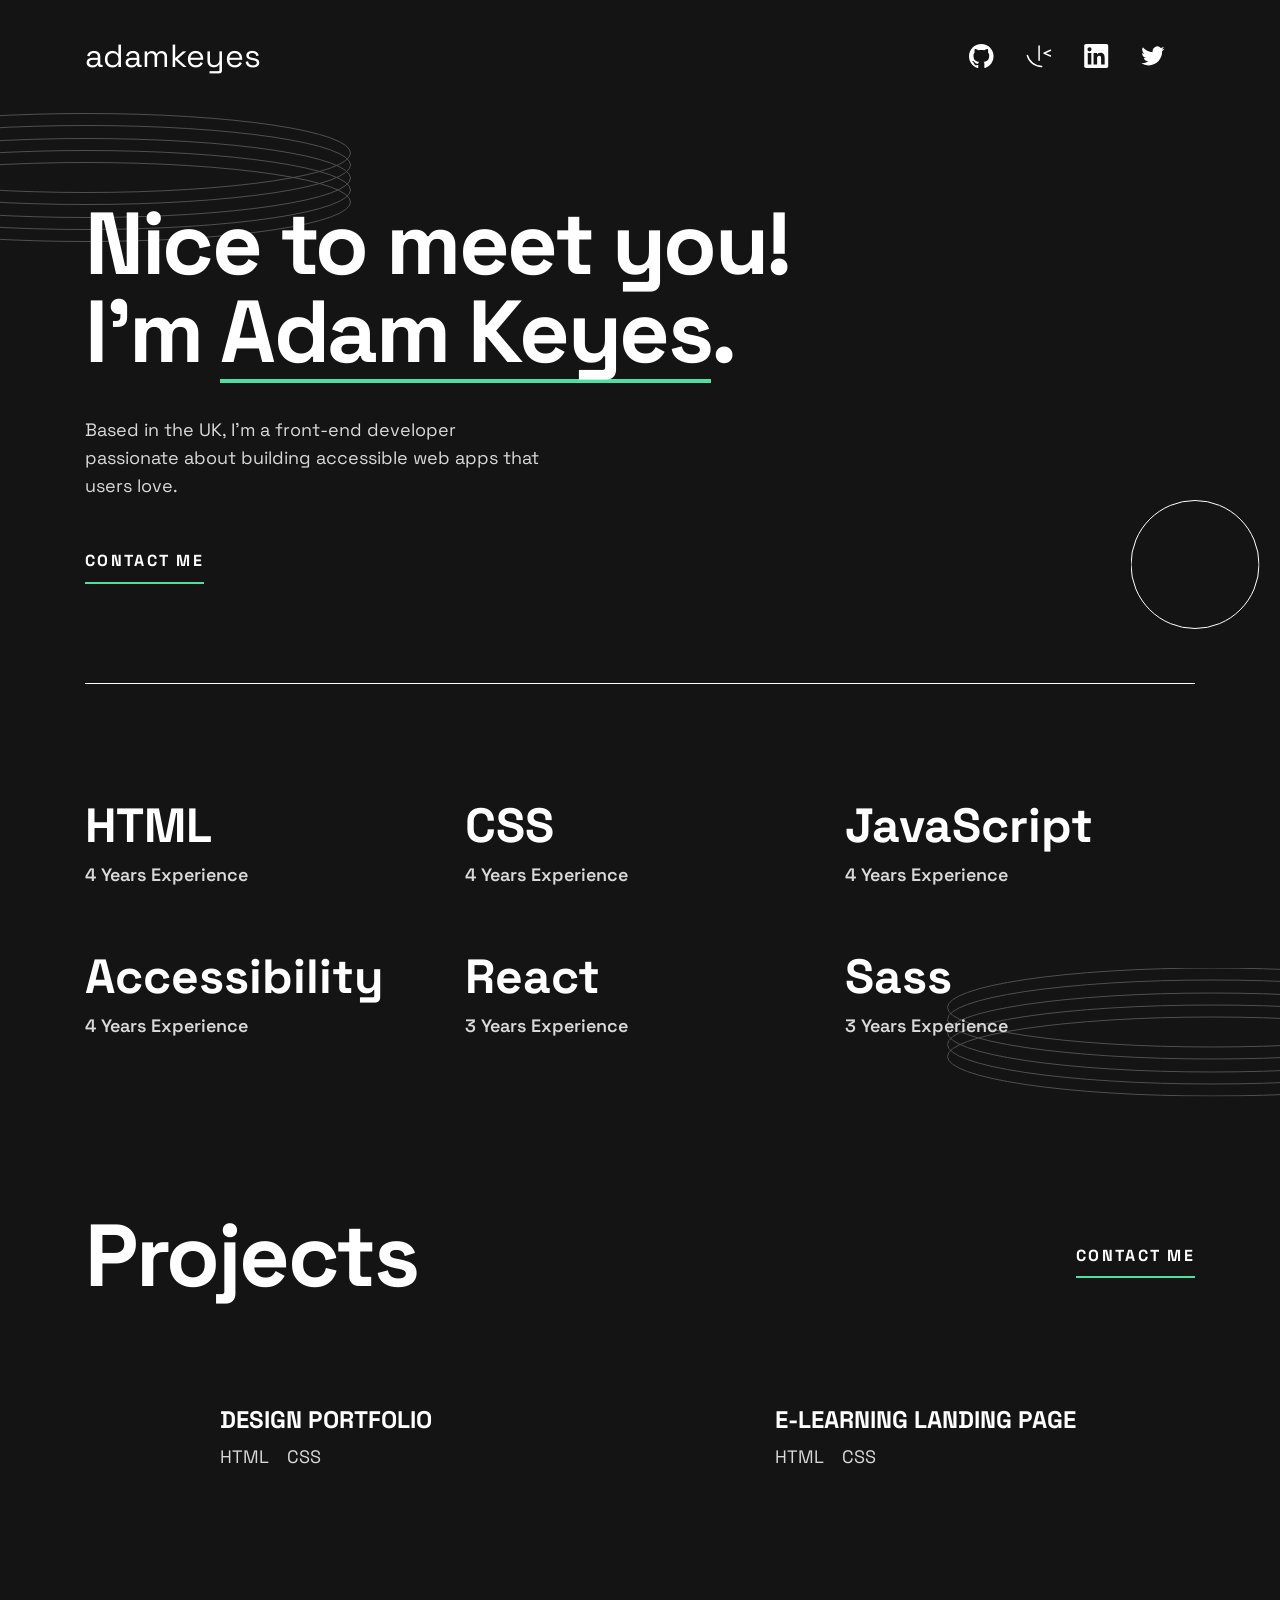
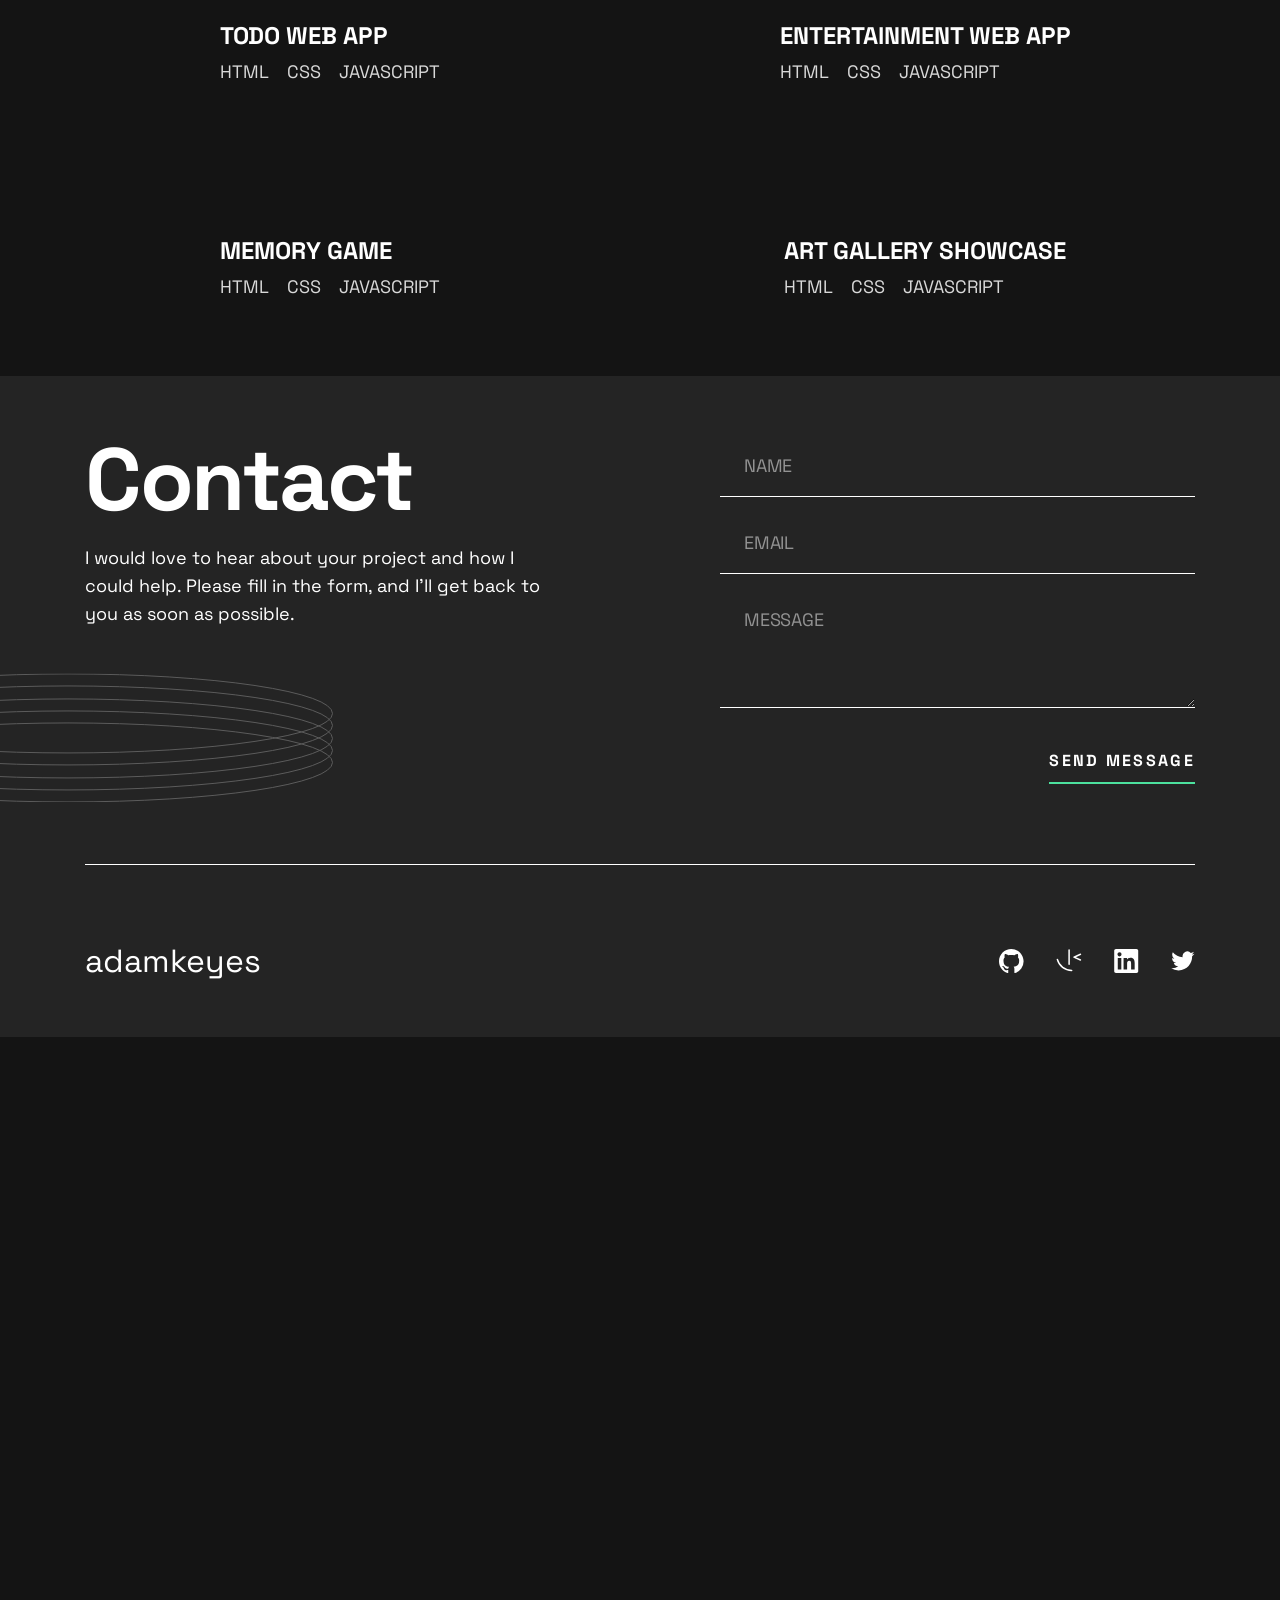
==== commit 7f65eec5: "Correct color value, update header layout and readme" ====
--- a/index.html
+++ b/index.html
@@ -25,7 +25,7 @@
   <body>
     <header class="header stacked">
       <div class="wrapper bottom-border">
-        <nav class="header__nav">
+        <nav id="header__nav" class="header__nav">
           <a href="/" class="title-link">
             adamkeyes
             <span class="visually-hidden">(to home page)</span>
@@ -399,7 +399,7 @@
     </main>
     <footer class="footer">
       <div class="wrapper">
-        <nav class="footer__nav">
+        <nav id="footer__nav" class="footer__nav">
           <a href="/" class="title-link">
             adamkeyes
             <span class="visually-hidden">(to home page)</span>
--- a/css/style.css
+++ b/css/style.css
@@ -18,7 +18,7 @@
   --clr-black: hsl(0, 0%, 8%);
   --clr-white: hsl(0, 0%, 100%);
   --clr-dark-gray: hsl(0, 0%, 14%);
-  --clr-gray: hsl(0, 0%, 59%);
+  --clr-gray: hsl(0, 0%, 85%); 
   --clr-accent: hsl(153, 71%, 59%);
   --clr-warning: hsl(7, 100%, 68%);
   /* Utilities */
@@ -388,10 +388,11 @@
     display: block;
   }
   .hero-headline {
-    margin-bottom: 60px;
+    margin-bottom: 40px;
     letter-spacing: -2.05px;
   }
   .hero-description {
+    margin: 0;
     max-width: 75%;
   }
 }
@@ -406,6 +407,8 @@
   }
   .hero-text {
     padding-top: 200px;
+    align-content: start;
+    gap: 2.5rem;
   }
   .hero-img {
     max-width: 445px;
@@ -414,8 +417,7 @@
     display: inline;
   }
   .hero-headline {
-    margin-inline: 0;
-    margin-bottom: 42px;
+    margin: 0;
     letter-spacing: -2.5px;
   }
   .hero-description {
